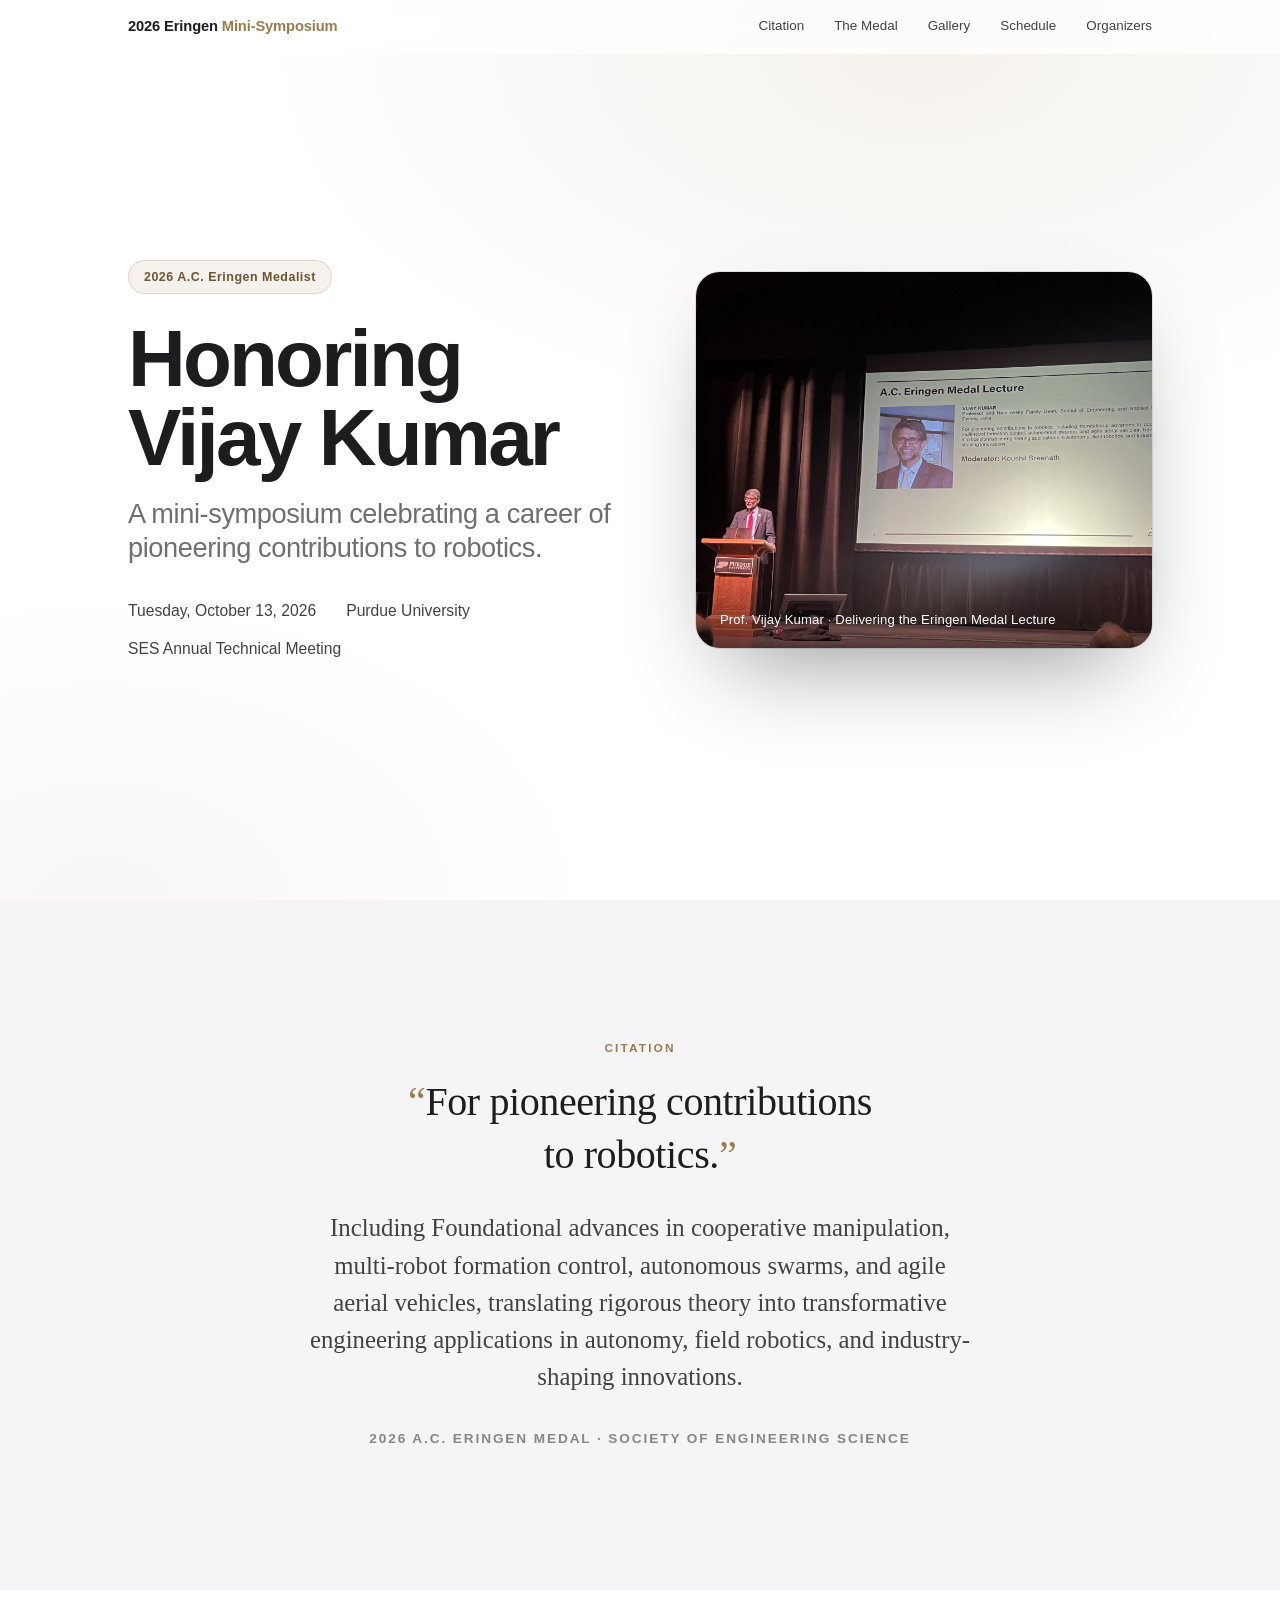
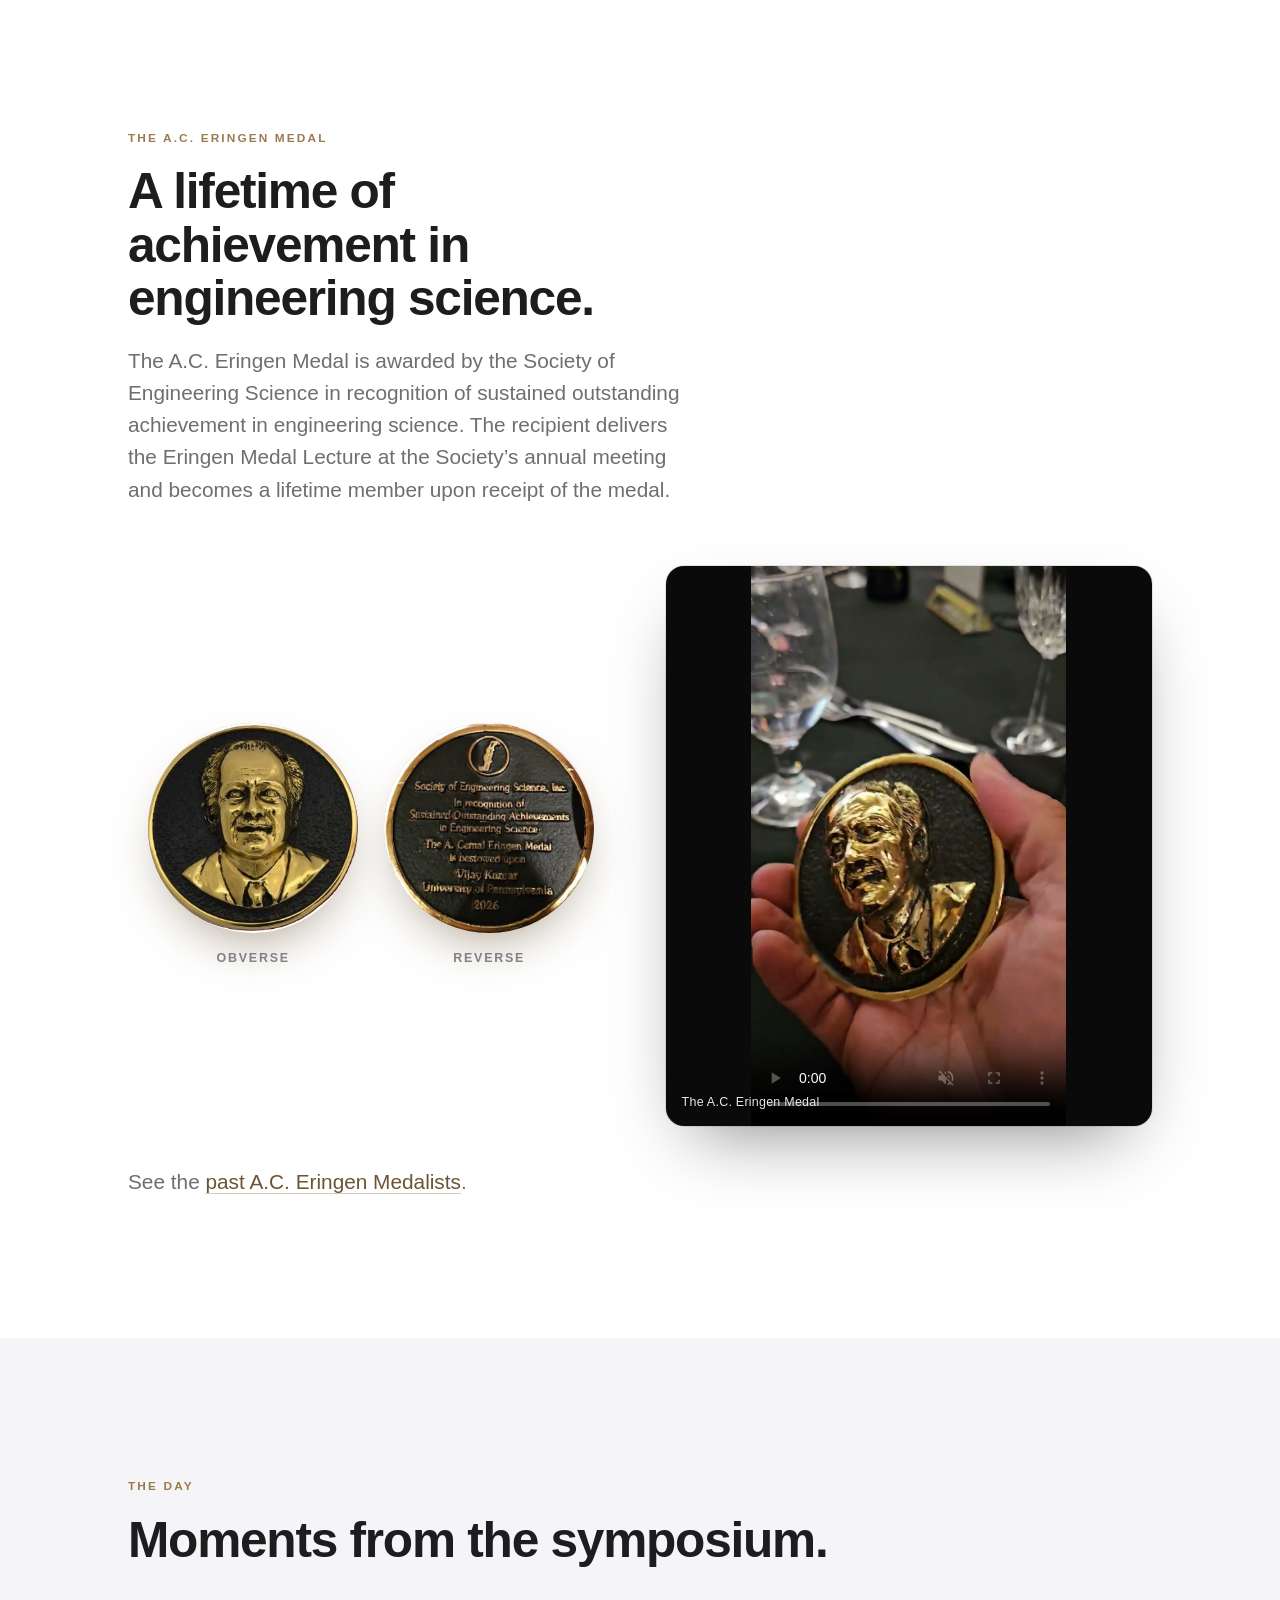
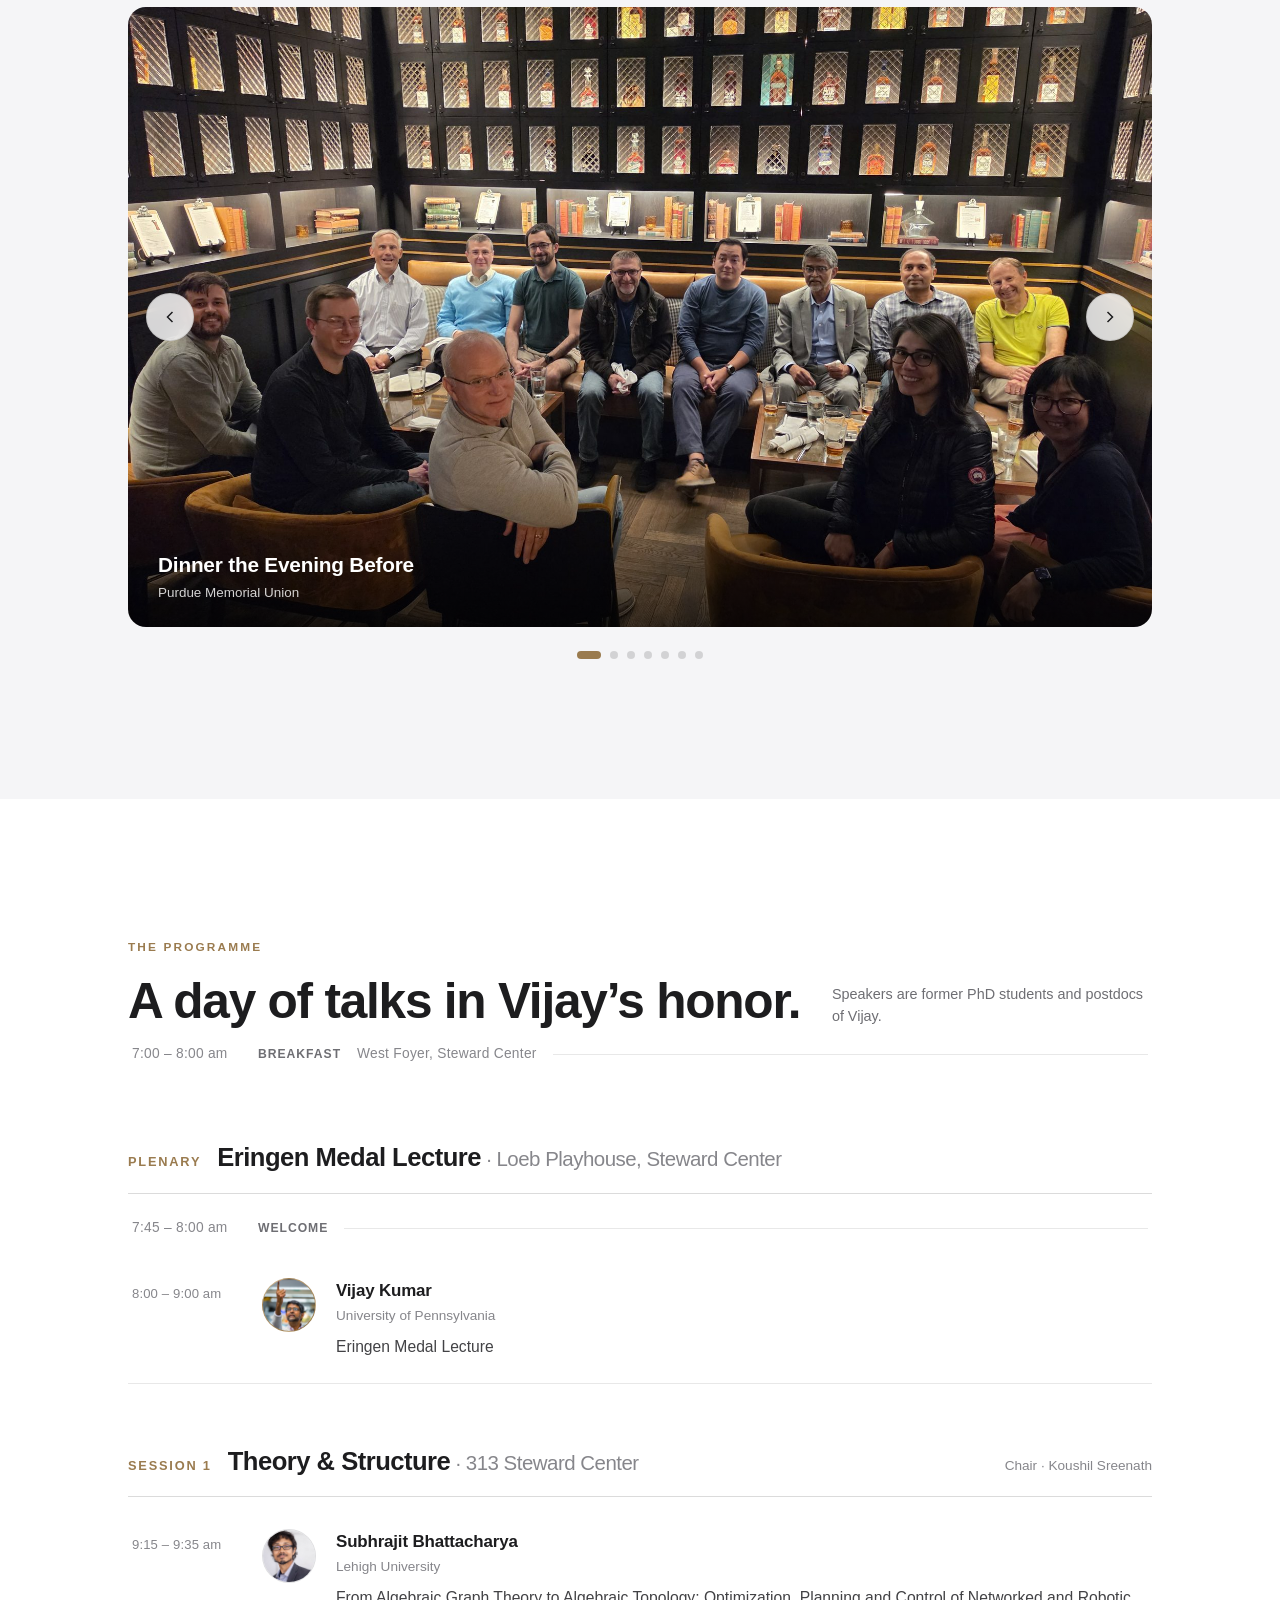
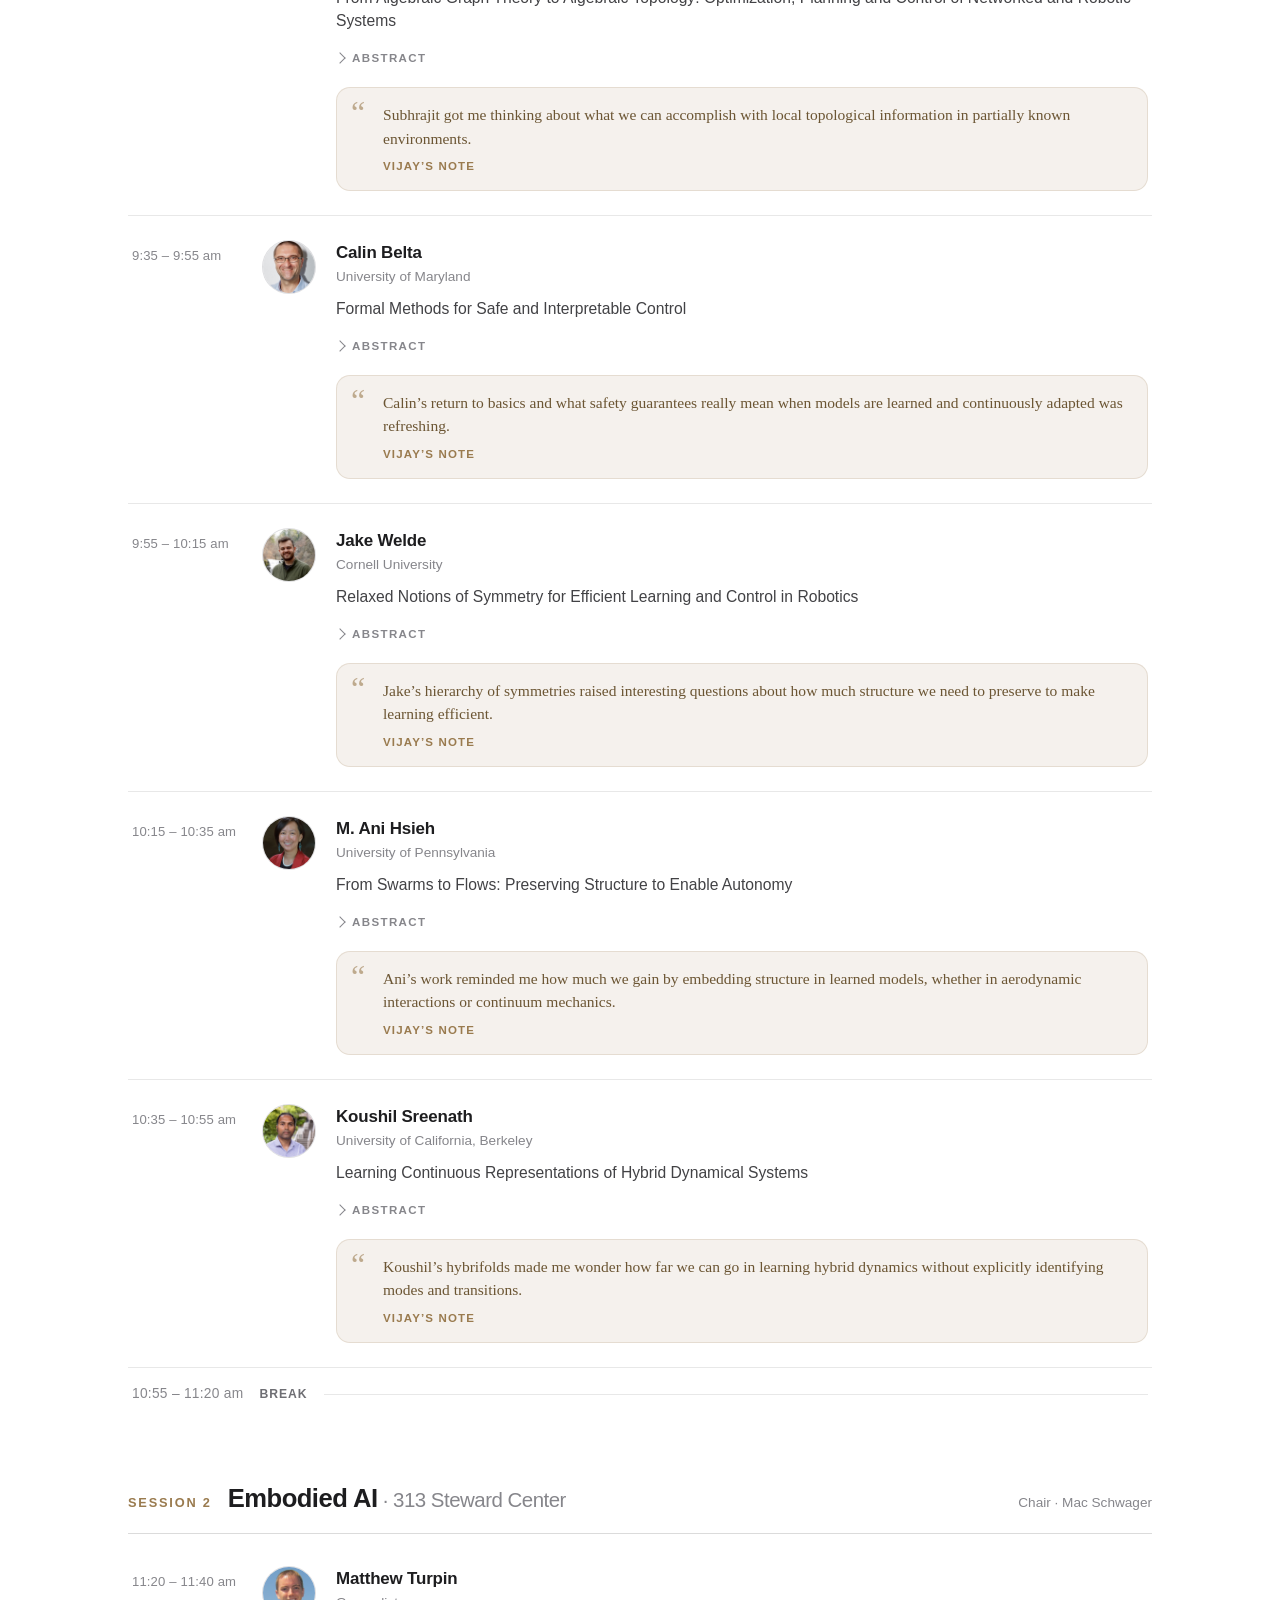
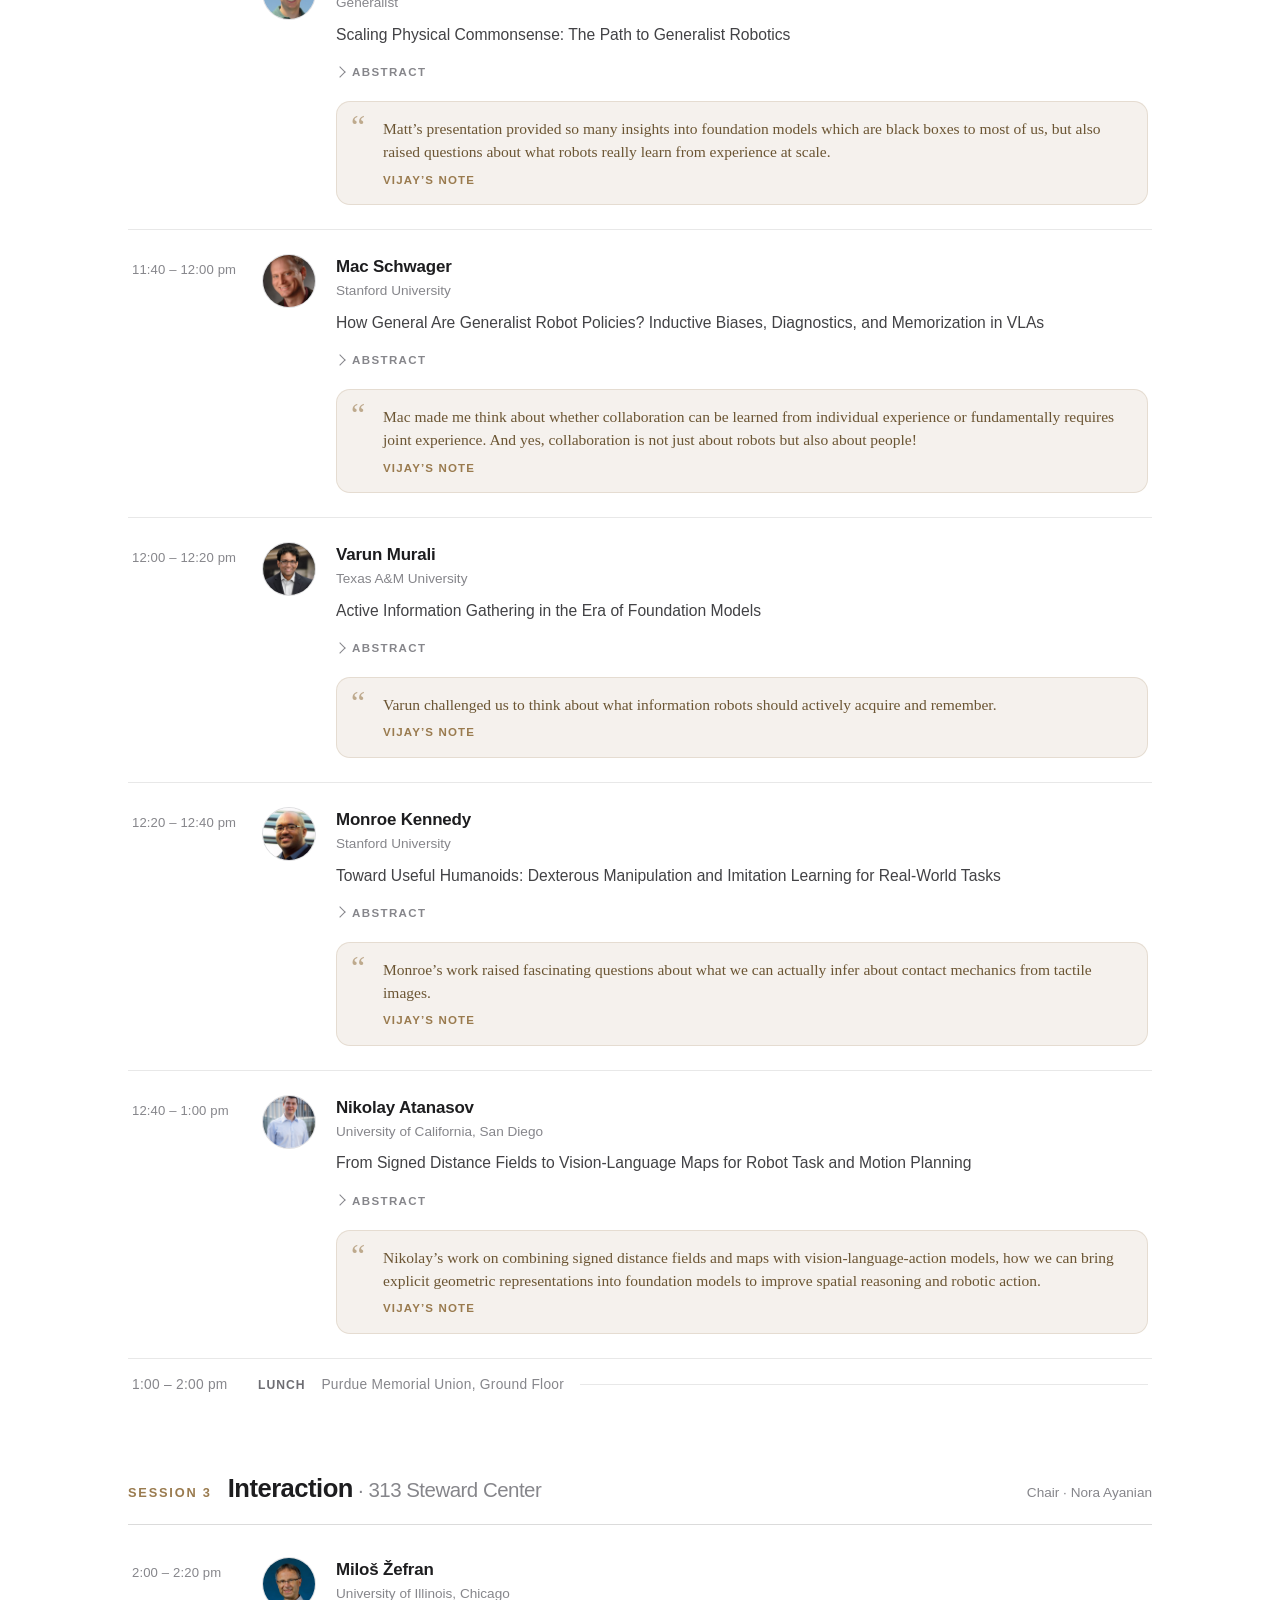
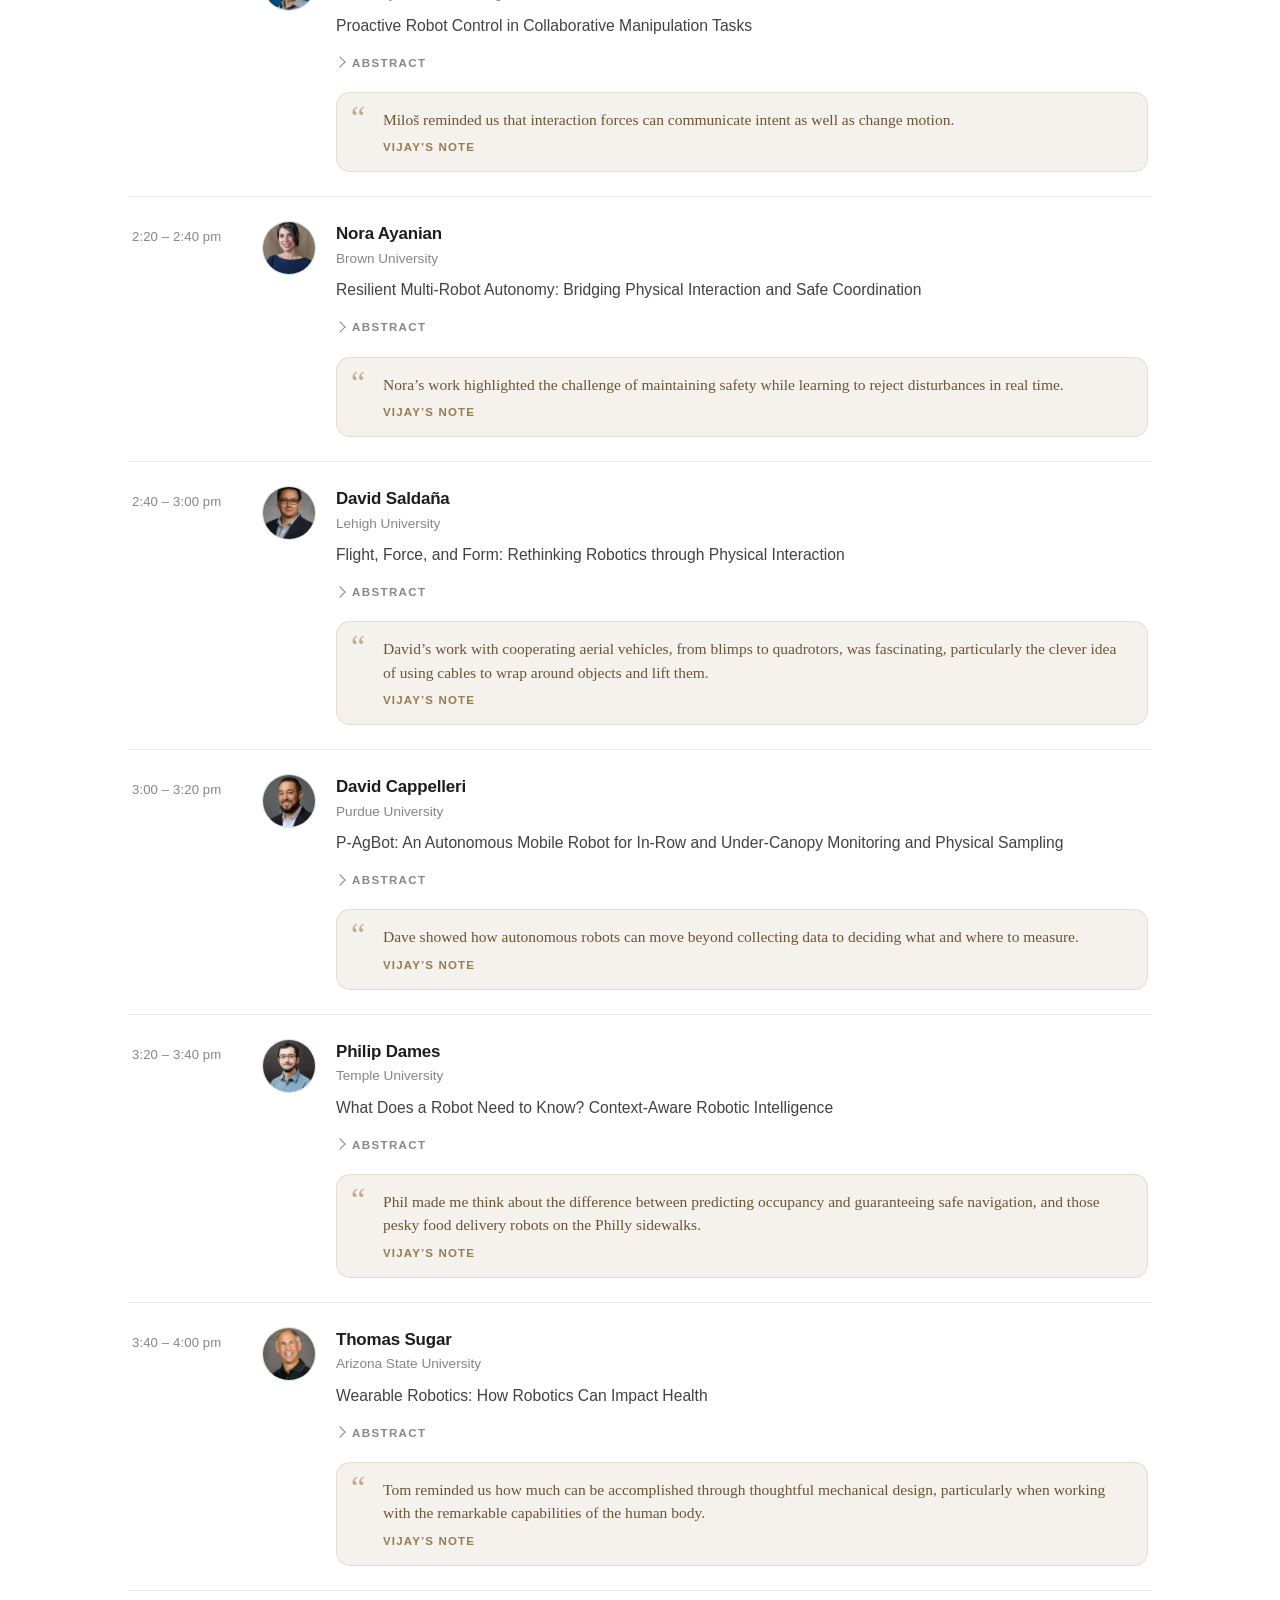
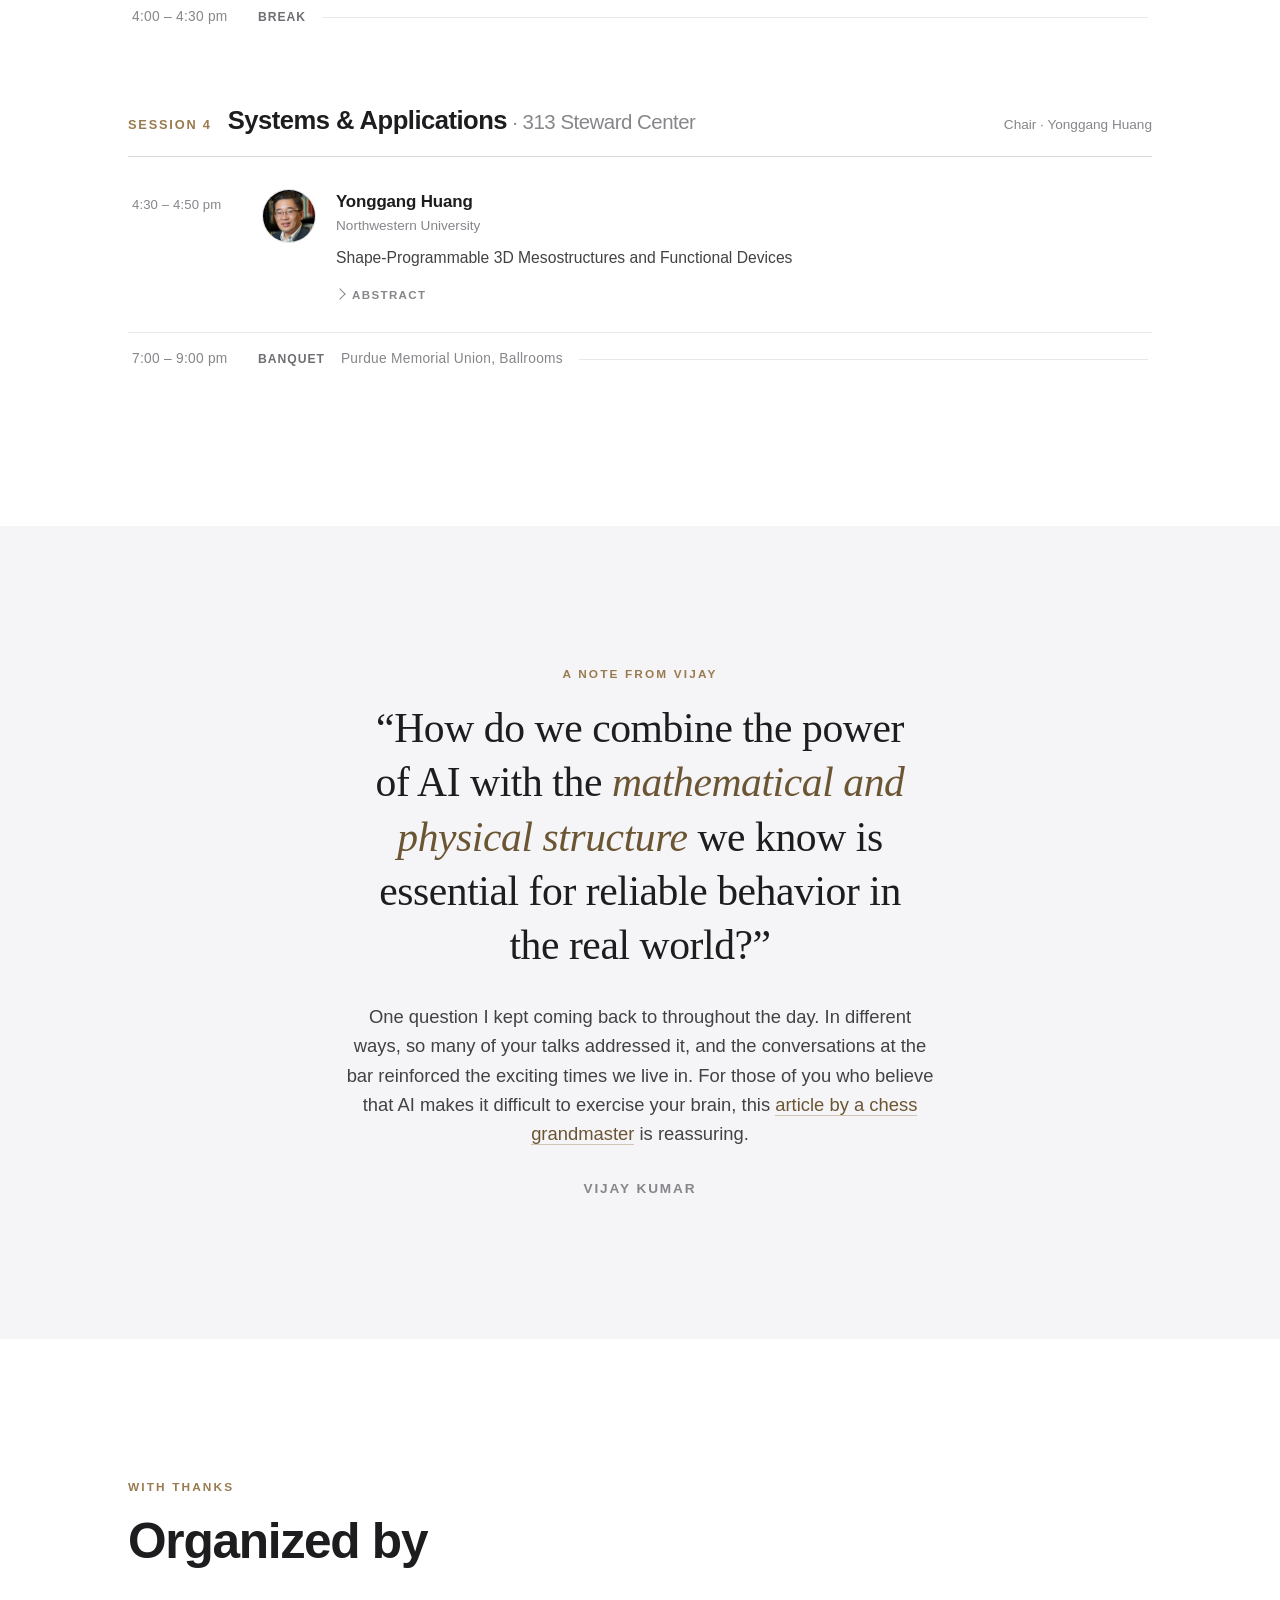
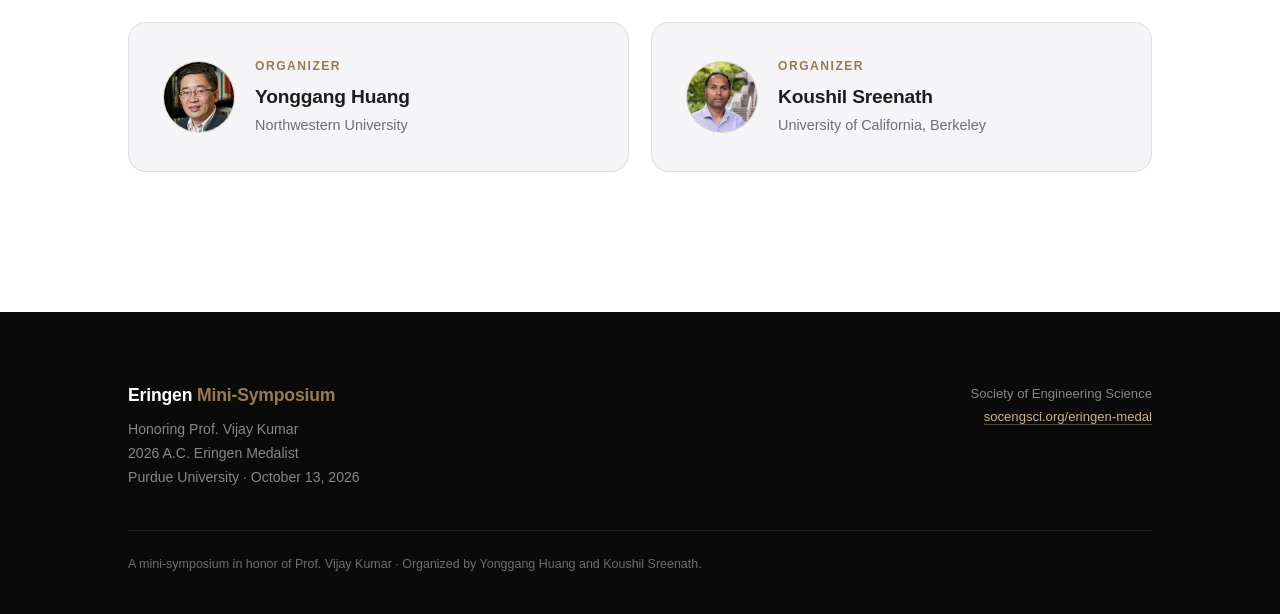
==== 2026/index.html @ 3038e3ed "Moved to 2026" ====
<!DOCTYPE html>
<html lang="en">
<head>
<meta charset="UTF-8">
<meta name="viewport" content="width=device-width, initial-scale=1.0">
<title>2026 A.C. Eringen Medal Mini-Symposium &middot; Honoring Prof. Vijay Kumar</title>
<meta name="description" content="A mini-symposium honoring Prof. Vijay Kumar, the 2026 A.C. Eringen Medalist. Purdue University, October 13, 2026.">
<link rel="preconnect" href="#">
<link rel="stylesheet" href="styles.css">
</head>
<body>

<nav id="nav">
  <div class="wrap">
    <a class="nav-brand" href="#top">2026 Eringen <span>Mini-Symposium</span></a>
    <div class="nav-links">
      <a href="#citation">Citation</a>
      <a href="#medal">The Medal</a>
      <a href="#gallery">Gallery</a>
      <a href="#schedule">Schedule</a>
      <a href="#organizers">Organizers</a>
    </div>
  </div>
</nav>

<header class="hero" id="top">
  <div class="wrap hero-grid">
    <div class="hero-copy">
      <div class="hero-badge">2026 A.C. Eringen Medalist</div>
      <h1>Honoring<br>Vijay Kumar<span class="sub">A mini-symposium celebrating a career of pioneering contributions to robotics.</span></h1>
      <div class="hero-meta">
        <span class="mi">Tuesday, October 13, 2026</span>
        <span class="mi">Purdue University</span>
        <span class="mi">SES Annual Technical Meeting</span>
      </div>
    </div>
    <figure class="hero-portrait zoomable" data-full="assets/img/vijay-lecture-full.jpg" data-cap="Prof. Vijay Kumar delivering the A.C. Eringen Medal Lecture &middot; Loeb Playhouse, Steward Center" role="button" tabindex="0" aria-label="Enlarge the Eringen Medal Lecture photo">
      <img src="assets/img/vijay-lecture.jpg" alt="Prof. Vijay Kumar delivering the Eringen Medal Lecture">
      <figcaption>Prof. Vijay Kumar &middot; Delivering the Eringen Medal Lecture</figcaption>
    </figure>
  </div>
</header>

<section id="citation" class="section-alt">
  <div class="wrap citation reveal">
    <div class="eyebrow">Citation</div>
    <p class="quote">For pioneering contributions to robotics.</p>
    <p class="long" style="margin-top:28px">Including Foundational advances in cooperative manipulation, multi-robot formation control, autonomous swarms, and agile aerial vehicles, translating rigorous theory into transformative engineering applications in autonomy, field robotics, and industry-shaping innovations.</p>
    <div class="attrib">2026 A.C. Eringen Medal &middot; Society of Engineering Science</div>
  </div>
</section>

<section id="medal">
  <div class="wrap">
    <div class="medal-head reveal">
      <div class="eyebrow">The A.C. Eringen Medal</div>
      <h2 class="title">A lifetime of achievement in engineering science.</h2>
      <p class="lede">The A.C. Eringen Medal is awarded by the Society of Engineering Science in recognition of sustained outstanding achievement in engineering science. The recipient delivers the Eringen Medal Lecture at the Society&rsquo;s annual meeting and becomes a lifetime member upon receipt of the medal.</p>
    </div>
    <div class="medal-body reveal">
      <div class="medal-coins">
        <figure class="coin">
          <button class="disc" data-full="assets/img/medal-front.jpg" data-cap="The A.C. Eringen Medal &middot; Obverse" aria-label="Enlarge the obverse of the medal">
            <img src="assets/img/medal-front.jpg" alt="Eringen Medal, obverse">
          </button>
          <span>Obverse</span>
        </figure>
        <figure class="coin">
          <button class="disc" data-full="assets/img/medal-back.jpg" data-cap="Society of Engineering Science &middot; In recognition of Sustained Outstanding Achievements in Engineering Science &middot; The A. C. Eringen Medal is bestowed upon Vijay Kumar, University of Pennsylvania &middot; 2026" aria-label="Enlarge the reverse of the medal">
            <img src="assets/img/medal-back.jpg" alt="Eringen Medal, reverse">
          </button>
          <span>Reverse</span>
        </figure>
      </div>
      <div class="medal-video">
        <video src="assets/video/medal.mp4" controls muted playsinline preload="metadata" poster="assets/img/medal-poster.jpg"></video>
        <span class="vcap">The A.C. Eringen Medal</span>
      </div>
    </div>
    <p class="lede reveal" style="margin-top:40px">See the <a class="inline-link" href="https://socengsci.org/eringen-medal/" target="_blank" rel="noopener">past A.C. Eringen Medalists</a>.</p>
  </div>
</section>

<section id="gallery" class="section-alt">
  <div class="wrap">
    <div class="gallery-head reveal">
      <div>
        <div class="eyebrow">The Day</div>
        <h2 class="title">Moments from the symposium.</h2>
      </div>
    </div>
    <div class="carousel reveal">
      <div class="track-wrap">
        <div class="track" id="track">
		  <div class="slide"><img src="assets/img/dinner.jpg" alt="Dinner the Evening Before" loading="lazy"><div class="cap"><div class="ct">Dinner the Evening Before</div><div class="cs">Purdue Memorial Union</div></div></div>
          <div class="slide"><img src="assets/img/vijay-lecture.jpg" alt="The Eringen Medal Lecture" loading="lazy"><div class="cap"><div class="ct">The Eringen Medal Lecture</div><div class="cs">Loeb Playhouse, Steward Center</div></div></div>
		  <div class="slide"><img src="assets/img/attendees.jpg" alt="Mini-Symposium Attendees" loading="lazy"><div class="cap"><div class="ct">Mini-Symposium Attendees</div><div class="cs">Purdue University</div></div></div>
		  <div class="slide"><img src="assets/img/drinks.jpg" alt="Gathering Before the Banquet" loading="lazy"><div class="cap"><div class="ct">Gathering Before the Banquet</div><div class="cs">Purdue Memorial Union</div></div></div>
		  <div class="slide"><img src="assets/img/banquet-1.jpg" alt="Receiving the A.C. Eringen Medal" loading="lazy"><div class="cap"><div class="ct">Receiving the A.C. Eringen Medal</div><div class="cs">Awards Banquet</div></div></div>
		  <div class="slide"><img src="assets/img/banquet-2.jpg" alt="Receiving the A.C. Eringen Medal" loading="lazy"><div class="cap"><div class="ct">Receiving the A.C. Eringen Medal</div><div class="cs">Awards Banquet</div></div></div>
		  <div class="slide"><img src="assets/img/banquet-3.jpg" alt="A Lifetime of Contributions" loading="lazy"><div class="cap"><div class="ct">A Lifetime of Contributions</div><div class="cs">Awards Banquet</div></div></div>
        </div>
      </div>
      <button class="car-btn prev" id="prev" aria-label="Previous"><svg viewBox="0 0 24 24"><path d="M15 6l-6 6 6 6"/></svg></button>
      <button class="car-btn next" id="next" aria-label="Next"><svg viewBox="0 0 24 24"><path d="M9 6l6 6-6 6"/></svg></button>
    </div>
    <div class="dots" id="dots"><button aria-label="Go to slide 1"></button><button aria-label="Go to slide 2"></button><button aria-label="Go to slide 3"></button><button aria-label="Go to slide 4"></button><button aria-label="Go to slide 5"></button><button aria-label="Go to slide 6"></button><button aria-label="Go to slide 7"></button></div>
  </div>
</section>

<section id="schedule">
  <div class="wrap">
    <div class="sched-head reveal">
      <div>
        <div class="eyebrow">The Programme</div>
        <h2 class="title">A day of talks in Vijay&rsquo;s honor.</h2>
      </div>
      <p class="sched-note">Speakers are former PhD students and postdocs of Vijay.</p>
    </div>
    <div class="interlude"><span class="time">7:00 – 8:00 am</span><span class="lbl">Breakfast</span><span class="loc">West Foyer, Steward Center</span></div>
<div class="session reveal">
      <div class="session-bar">
        <span class="sn">Plenary</span>
        <h3>Eringen Medal Lecture<span style="font-weight:400;color:var(--faint);font-size:0.8em"> &middot; Loeb Playhouse, Steward Center</span></h3>

      </div>
<div class="interlude"><span class="time">7:45 – 8:00 am</span><span class="lbl">Welcome</span></div>
<div class="talk plenary">
          <div class="time">8:00 – 9:00 am</div>
          <div class="avatar"><img src="assets/speakers/vijay-kumar.jpg" alt="Vijay Kumar" loading="lazy"></div>
          <div class="info">
            <div class="name">Vijay Kumar</div>
            <div class="aff">University of Pennsylvania</div>
            <div class="ttl">Eringen Medal Lecture</div>


          </div>
        </div>
</div>
<div class="session reveal">
      <div class="session-bar">
        <span class="sn">Session 1</span>
        <h3>Theory &amp; Structure<span style="font-weight:400;color:var(--faint);font-size:0.8em"> &middot; 313 Steward Center</span></h3>
        <span class="chair">Chair &middot; Koushil Sreenath</span>
      </div>
<div class="talk">
          <div class="time">9:15 – 9:35 am</div>
          <div class="avatar"><img src="assets/speakers/subhrajit-bhattacharya.jpg" alt="Subhrajit Bhattacharya" loading="lazy"></div>
          <div class="info">
            <div class="name">Subhrajit Bhattacharya</div>
            <div class="aff">Lehigh University</div>
            <div class="ttl">From Algebraic Graph Theory to Algebraic Topology: Optimization, Planning and Control of Networked and Robotic Systems</div>
            <details class="abstract">
              <summary>Abstract</summary>
              <p class="atext">Graphs are ubiquitous in representation of robotic and networked systems. A natural higher-dimensional extension of graphs are simplicial complexes. Algebraic constructions on simplicial complexes allow one to reason about its higher-order topological features. In this talk I will present a collection of recent and past works that outline the use of algebraic topology in optimization, planning and control of networked and robotic systems. I will start with a recent research direction on topology control of robotic swarms. I will then describe the application of differential topology and homotopy theory to multi-path planning for robotic systems -- a work that I started as a graduate student under Prof. Vijay Kumar. Recent extensions of this line of research has enabled reasoning not only about the topology, but also about the geometry of the underlying configuration space in context of multi-path planning. I&#x27;ll also outline some recent work on optimal path planning in simplicial complexes, and describe application of these tools to planning for spatial systems involving cables.</p>
            </details>
            <div class="vk-comment">Subhrajit got me thinking about what we can accomplish with local topological information in partially known environments.<span class="by">Vijay’s note</span></div>
          </div>
        </div>
<div class="talk">
          <div class="time">9:35 – 9:55 am</div>
          <div class="avatar"><img src="assets/speakers/calin-belta.jpg" alt="Calin Belta" loading="lazy"></div>
          <div class="info">
            <div class="name">Calin Belta</div>
            <div class="aff">University of Maryland</div>
            <div class="ttl">Formal Methods for Safe and Interpretable Control</div>
            <details class="abstract">
              <summary>Abstract</summary>
              <p class="atext">Many current applications, such as dexterous robotic manipulation, involve high-dimensional and partially known dynamical systems, which require machine learning techniques for motion planning and control. Ensuring safety and incorporating specifications given in rich, natural language within a learning-based system are challenging problems that received a lot of attention recently. In this talk, I will show how techniques based on control barrier and Lyapunov functions can be combined with temporal logics and reinforcement learning to address these challenges. I will use examples from robotic manipulation and autonomous driving.</p>
            </details>
            <div class="vk-comment">Calin’s return to basics and what safety guarantees really mean when models are learned and continuously adapted was refreshing.<span class="by">Vijay’s note</span></div>
          </div>
        </div>
<div class="talk">
          <div class="time">9:55 – 10:15 am</div>
          <div class="avatar"><img src="assets/speakers/jake-welde.jpg" alt="Jake Welde" loading="lazy"></div>
          <div class="info">
            <div class="name">Jake Welde</div>
            <div class="aff">Cornell University</div>
            <div class="ttl">Relaxed Notions of Symmetry for Efficient Learning and Control in Robotics</div>
            <details class="abstract">
              <summary>Abstract</summary>
              <p class="atext">Symmetry has long played a role in enabling high-dimensional robotic systems to operate autonomously in complex environments and under previously unseen conditions, despite stringent computational constraints. Nonetheless, the classical notion of symmetry is too rigid to be applied to many real-world robotic systems, where symmetry may be “broken” by external forces or confined to only a portion of the overall system. In this talk, we describe recent progress in formulating relaxed notions of symmetry that accommodate a broader class of systems while retaining algorithmically useful structure. These more flexible properties enable the reduction of high-dimensional symmetry groups in the dynamics of complex robotic systems, underpinning efficient learning algorithms suitable for control tasks such as trajectory tracking. In ongoing work, we study how these flexible notions of symmetry are preserved (or destroyed) under various types of composition between subsystems. Together, these methods will enable next-generation autonomous systems of diverse morphologies and limited computational resources to move capably through their surroundings.</p>
            </details>
            <div class="vk-comment">Jake’s hierarchy of symmetries raised interesting questions about how much structure we need to preserve to make learning efficient.<span class="by">Vijay’s note</span></div>
          </div>
        </div>
<div class="talk">
          <div class="time">10:15 – 10:35 am</div>
          <div class="avatar"><img src="assets/speakers/m-ani-hsieh.jpg" alt="M. Ani Hsieh" loading="lazy"></div>
          <div class="info">
            <div class="name">M. Ani Hsieh</div>
            <div class="aff">University of Pennsylvania</div>
            <div class="ttl">From Swarms to Flows: Preserving Structure to Enable Autonomy</div>
            <details class="abstract">
              <summary>Abstract</summary>
              <p class="atext">Multi-robot systems enable us to interact more richly and extensively with the world we live in. Robot teams can cover large regions of physical space, perceive their environments, and synthesize measurements of varying spatiotemporal fidelity to build a consistent picture of the many complex dynamic processes surrounding them. However, achieving reliable autonomy in natural, unstructured environments remains fundamentally difficult because robot dynamics tend to be tightly coupled to those of the environment, models are often incomplete, and data is costly to obtain. Advances in data-driven methods have opened new pathways to address these challenges, but purely learned models can lack the interpretability, generalizability, and physical fidelity that robust autonomy demands. In this talk, I argue that structure-preserving approaches to learning, methods that embed known physics and respect underlying mathematical structure, are essential for bridging this gap. I will present recent results on knowledge-based neural ordinary differential equations, Koopman operator methods for active flow field learning, and structure-preserving machine learning for source localization. I will show how preserving physical structure leads to models that are more data-efficient, more generalizable, and better suited to real-time planning and control for scalable autonomy in multi-robot environmental monitoring applications.</p>
            </details>
            <div class="vk-comment">Ani’s work reminded me how much we gain by embedding structure in learned models, whether in aerodynamic interactions or continuum mechanics.<span class="by">Vijay’s note</span></div>
          </div>
        </div>
<div class="talk">
          <div class="time">10:35 – 10:55 am</div>
          <div class="avatar"><img src="assets/speakers/koushil-sreenath.jpg" alt="Koushil Sreenath" loading="lazy"></div>
          <div class="info">
            <div class="name">Koushil Sreenath</div>
            <div class="aff">University of California, Berkeley</div>
            <div class="ttl">Learning Continuous Representations of Hybrid Dynamical Systems</div>
            <details class="abstract">
              <summary>Abstract</summary>
              <p class="atext">Hybrid systems with both continuous and discrete time dynamics pose significant challenges for learning. Traditional approaches often rely on mode-based learning, which struggles with mode switching and discontinuities in the system&#x27;s flow. In this talk, I will introduce a novel method that learns a continuous neural representation of hybrid systems without the need for trajectory segmentation, event functions, or mode switching. The core idea is to treat the reset map as a glue that connects the state space at the guard surface, transforming it into a piecewise smooth quotient manifold. Leveraging differential topology, our method simultaneously learns a singularity-free neural embedding and the continuous flow within it.</p>
            </details>
            <div class="vk-comment">Koushil’s hybrifolds made me wonder how far we can go in learning hybrid dynamics without explicitly identifying modes and transitions.<span class="by">Vijay’s note</span></div>
          </div>
        </div>
<div class="interlude"><span class="time">10:55 – 11:20 am</span><span class="lbl">Break</span></div>
</div>
<div class="session reveal">
      <div class="session-bar">
        <span class="sn">Session 2</span>
        <h3>Embodied AI<span style="font-weight:400;color:var(--faint);font-size:0.8em"> &middot; 313 Steward Center</span></h3>
        <span class="chair">Chair &middot; Mac Schwager</span>
      </div>
<div class="talk">
          <div class="time">11:20 – 11:40 am</div>
          <div class="avatar"><img src="assets/speakers/matthew-turpin.jpg" alt="Matthew Turpin" loading="lazy"></div>
          <div class="info">
            <div class="name">Matthew Turpin</div>
            <div class="aff">Generalist</div>
            <div class="ttl">Scaling Physical Commonsense: The Path to Generalist Robotics</div>
            <details class="abstract">
              <summary>Abstract</summary>
              <p class="atext">Traditional robotics often utilizes a Sense-Plan-Act paradigm, where precision is achieved through hand-coded controllers and structured environments. However, these systems often lack &quot;Physical Commonsense&quot;, or an intuitive understanding of complex interaction forces, object deformation, and recovery that is required to thrive in an unstructured world. This talk will discuss how the team at Generalist AI has developed foundation models that learn directly from large-scale physical interaction data. By grounding AI in physical experience, we are heading toward generally intelligent machines capable of mastering the complex, messy realities of the physical world. Our system utilizes Harmonic Reasoning: a novel approach that enables large-scale models to simultaneously process asynchronous sensing and acting tokens in real-time, bypassing the need for slow System 1/System 2 hierarchies. We have observed scaling laws that follow the trends of LLMs as well as a phase transition at the 7B parameter threshold. Our GEN-1 system has demonstrated the ability to achieve task mastery measured by reliability, speed, and improvisational intelligence, using as little as one hour of robot-specific data.</p>
            </details>
            <div class="vk-comment">Matt’s presentation provided so many insights into foundation models which are black boxes to most of us, but also raised questions about what robots really learn from experience at scale.<span class="by">Vijay’s note</span></div>
          </div>
        </div>
<div class="talk">
          <div class="time">11:40 – 12:00 pm</div>
          <div class="avatar"><img src="assets/speakers/mac-schwager.jpg" alt="Mac Schwager" loading="lazy"></div>
          <div class="info">
            <div class="name">Mac Schwager</div>
            <div class="aff">Stanford University</div>
            <div class="ttl">How General Are Generalist Robot Policies? Inductive Biases, Diagnostics, and Memorization in VLAs</div>
            <details class="abstract">
              <summary>Abstract</summary>
              <p class="atext">Vision-Language-Action (VLA) policies have recently emerged as a promising paradigm for generalist robot autonomy. However, with the current state of practice, VLAs sometimes suffer from strong overfitting after fine-tuning, while in other cases they seem to retain strong generalization capabilities. I will present work that aims to explain this overfitting behavior as arising from an inductive bias in these models toward memorizing a lookup table representation of actions. I will present methods for mitigating this overfitting behavior. I will also discuss our adaptation of Sparse Auto Encoders as a diagnostic tool to inspect the latent representations of VLA models, and to assess whether a trained model has learned generalized skills or rote memorized action sequences. I will close with my perspectives on the challenges and opportunities facing generalist robot policies.</p>
            </details>
            <div class="vk-comment">Mac made me think about whether collaboration can be learned from individual experience or fundamentally requires joint experience. And yes, collaboration is not just about robots but also about people!<span class="by">Vijay’s note</span></div>
          </div>
        </div>
<div class="talk">
          <div class="time">12:00 – 12:20 pm</div>
          <div class="avatar"><img src="assets/speakers/varun-murali.jpg" alt="Varun Murali" loading="lazy"></div>
          <div class="info">
            <div class="name">Varun Murali</div>
            <div class="aff">Texas A&amp;M University</div>
            <div class="ttl">Active Information Gathering in the Era of Foundation Models</div>
            <details class="abstract">
              <summary>Abstract</summary>
              <p class="atext">Foundation models are changing how robots interpret language, scenes, and tasks, but robust autonomy in unstructured environments still depends on deciding what information to gather and how to use it. In this talk, I will frame active information gathering as a bridge between foundation-model reasoning and reliable embodied decision-making. I will discuss recent work on language-guided heterogeneous robot teaming, and hierarchical language-embedded mapping to support semantic planning and collision-free navigation in unknown environments. Building on these, I will outline recent research that explores moving beyond using foundation models directly as semantic priors and instead learn operational constraints from experience, such as traversability, visibility, affordances, risk, and task feasibility. This perspective uses active perception as the process of acquiring task-relevant information, updating experience-grounded constraints, and applying them to act robustly in dynamic, uncertain, and open-world scenarios.</p>
            </details>
            <div class="vk-comment">Varun challenged us to think about what information robots should actively acquire and remember.<span class="by">Vijay’s note</span></div>
          </div>
        </div>
<div class="talk">
          <div class="time">12:20 – 12:40 pm</div>
          <div class="avatar"><img src="assets/speakers/monroe-kennedy.jpg" alt="Monroe Kennedy" loading="lazy"></div>
          <div class="info">
            <div class="name">Monroe Kennedy</div>
            <div class="aff">Stanford University</div>
            <div class="ttl">Toward Useful Humanoids: Dexterous Manipulation and Imitation Learning for Real-World Tasks</div>
            <details class="abstract">
              <summary>Abstract</summary>
              <p class="atext">Humanoid robots have recently gained significant attention, with compelling demonstrations of dynamic locomotion and athletic behaviors such as walking, running, and gymnastics. However, for these systems to achieve widespread adoption and real-world impact, they must address critical labor shortages in domains such as caregiving, agriculture, and manufacturing. A central challenge lies in endowing robots with both the dexterity and the contextual knowledge required to perform tasks that are intuitive for humans yet remain highly complex for robotic systems. These tasks often involve contact-rich manipulation, partial observability, and nuanced decision-making. In this talk, we will examine key catalyst challenges spanning tactile sensing for robust interaction, imitation learning for skill acquisition, embodiment and morphology for task alignment, and the development of steerable vision-language-action (VLA) models for generalizable control. We will also discuss emerging design principles and trade-offs that will shape the next generation of robotic hands and manipulation systems.</p>
            </details>
            <div class="vk-comment">Monroe’s work raised fascinating questions about what we can actually infer about contact mechanics from tactile images.<span class="by">Vijay’s note</span></div>
          </div>
        </div>
<div class="talk">
          <div class="time">12:40 – 1:00 pm</div>
          <div class="avatar"><img src="assets/speakers/nikolay-atanasov.jpg" alt="Nikolay Atanasov" loading="lazy"></div>
          <div class="info">
            <div class="name">Nikolay Atanasov</div>
            <div class="aff">University of California, San Diego</div>
            <div class="ttl">From Signed Distance Fields to Vision-Language Maps for Robot Task and Motion Planning</div>
            <details class="abstract">
              <summary>Abstract</summary>
              <p class="atext">This talk presents recent advances in robot mapping and planning that integrate geometric and semantic scene representations with autonomous robot decision-making. The talk discusses signed distance function (SDF) mapping from point cloud data as well as implicit maps that encode features aligned with modern vision-language models. These representations enable robots to reason about geometry, semantics, and task objectives in task and motion planning, exploiting geometric structure to accelerate trajectory generation and vision-language grounding to achieve long-horizon task execution.</p>
            </details>
            <div class="vk-comment">Nikolay’s work on combining signed distance fields and maps with vision-language-action models, how we can bring explicit geometric representations into foundation models to improve spatial reasoning and robotic action.<span class="by">Vijay’s note</span></div>
          </div>
        </div>
<div class="interlude"><span class="time">1:00 – 2:00 pm</span><span class="lbl">Lunch</span><span class="loc">Purdue Memorial Union, Ground Floor</span></div>
</div>
<div class="session reveal">
      <div class="session-bar">
        <span class="sn">Session 3</span>
        <h3>Interaction<span style="font-weight:400;color:var(--faint);font-size:0.8em"> &middot; 313 Steward Center</span></h3>
        <span class="chair">Chair &middot; Nora Ayanian</span>
      </div>
<div class="talk">
          <div class="time">2:00 – 2:20 pm</div>
          <div class="avatar"><img src="assets/speakers/milos-zefran.jpg" alt="Miloš Žefran" loading="lazy"></div>
          <div class="info">
            <div class="name">Miloš Žefran</div>
            <div class="aff">University of Illinois, Chicago</div>
            <div class="ttl">Proactive Robot Control in Collaborative Manipulation Tasks</div>
            <details class="abstract">
              <summary>Abstract</summary>
              <p class="atext">For robots to be functional in a human environment, it is essential that their behavior feels comfortable to humans. That is, robots must perceive clues from various modalities, generate legible actions, and either take initiative or follow humans as appropriate. This talk explores the design of robot control policies for a human-robot collaborative manipulation task. In particular, we focus on the case where two participants need to negotiate where to move the object they hold when the goal destination is not uniquely specified, and who should lead the motion. Our work is motivated by the ability of humans to communicate the desired destination of motion through back-and-forth force exchanges. Inherent to these exchanges is also the ability to dynamically assign a role to each participant, either taking the initiative or deferring to the partner&#x27;s lead. We propose a hierarchical robot control framework that enables a robot to communicate a motion destination to a human collaborator and to respond to their actions. The control architecture is loosely based on the strategy observed in human-human interactions. The framework is validated by a human study.</p>
            </details>
            <div class="vk-comment">Miloš reminded us that interaction forces can communicate intent as well as change motion.<span class="by">Vijay’s note</span></div>
          </div>
        </div>
<div class="talk">
          <div class="time">2:20 – 2:40 pm</div>
          <div class="avatar"><img src="assets/speakers/nora-ayanian.jpg" alt="Nora Ayanian" loading="lazy"></div>
          <div class="info">
            <div class="name">Nora Ayanian</div>
            <div class="aff">Brown University</div>
            <div class="ttl">Resilient Multi-Robot Autonomy: Bridging Physical Interaction and Safe Coordination</div>
            <details class="abstract">
              <summary>Abstract</summary>
              <p class="atext">While high-level coordination algorithms for robot swarms often assume idealized conditions, the transition to real-world deployment requires addressing the complex, often non-linear physical interactions that occur, for example, due to wind, payloads, or in close-proximity flight. This talk presents a multi-layered approach to building resilient autonomous systems by integrating quantitative physical modeling with robust, safe control strategies. I will first present our recent quantitative modeling of static and dynamic downwash interactions in high-density quadrotor teams, characterizing how these aerodynamic forces act as significant, state-dependent disturbances. To address these disturbances on resource-constrained hardware, we demonstrate the efficacy of on-board sliding mode control for nano-quadrotors (Crazyflies), providing high-frequency, robust disturbance rejection. Finally, we bridge the gap to certifiable safety using Neural Control Barrier Functions (NCBFs) and online learning-enhanced high-order adaptive safety control. These methods allow multi-robot teams to maintain rigorous safety certificates even under aerodynamic uncertainty, paving the way for more robust and reliable autonomous systems in society.</p>
            </details>
            <div class="vk-comment">Nora’s work highlighted the challenge of maintaining safety while learning to reject disturbances in real time.<span class="by">Vijay’s note</span></div>
          </div>
        </div>
<div class="talk">
          <div class="time">2:40 – 3:00 pm</div>
          <div class="avatar"><img src="assets/speakers/david-saldana.jpg" alt="David Saldaña" loading="lazy"></div>
          <div class="info">
            <div class="name">David Saldaña</div>
            <div class="aff">Lehigh University</div>
            <div class="ttl">Flight, Force, and Form: Rethinking Robotics through Physical Interaction</div>
            <details class="abstract">
              <summary>Abstract</summary>
              <p class="atext">Traditional multi-robot systems are designed to avoid physical contact and collisions. In our research, we are guided by a different perspective: exploiting physical interaction between robots and the environment as a mechanism to enhance robotic capabilities. In this talk, we will discuss our research trajectory spanning dynamical systems, adaptive control, and model-based reinforcement learning, with applications in aerial robotics and aggressive autonomous driving. A central challenge in these domains is achieving stable behavior while learning quickly from limited data. The talk will highlight recent advances in cooperative transportation, aerial object manipulation, shape adaptation using multiple robots, and navigation in extreme and uncertain environments.</p>
            </details>
            <div class="vk-comment">David’s work with cooperating aerial vehicles, from blimps to quadrotors, was fascinating, particularly the clever idea of using cables to wrap around objects and lift them.<span class="by">Vijay’s note</span></div>
          </div>
        </div>
<div class="talk">
          <div class="time">3:00 – 3:20 pm</div>
          <div class="avatar"><img src="assets/speakers/david-cappelleri.jpg" alt="David Cappelleri" loading="lazy"></div>
          <div class="info">
            <div class="name">David Cappelleri</div>
            <div class="aff">Purdue University</div>
            <div class="ttl">P-AgBot: An Autonomous Mobile Robot for In-Row and Under-Canopy Monitoring and Physical Sampling</div>
            <details class="abstract">
              <summary>Abstract</summary>
              <p class="atext">This talk will highlight the design of the Purdue Agricultural Robot or P-AgBot. The P-AgBot is an autonomous mobile robot design for in-row and under-canopy monitoring and physical sampling. The design of the P-AgBot&#x27;s novel sensor suite and physical sampling modules will be presented along with its autonomous navigation stacks (P-AgNAV), ag-specific simultaneous localization and mapping routines (P-AgSLAM and CROP-LO), physical sampling module (P-AgSAMPLE), and the Deployment &amp; Reading of In-ground Low-cost soil moisture Logging sensors (DRILL) platform. Finally, the design of a novel autonomous trailer to enable P-AgBot fleet operations will be presented.</p>
            </details>
            <div class="vk-comment">Dave showed how autonomous robots can move beyond collecting data to deciding what and where to measure.<span class="by">Vijay’s note</span></div>
          </div>
        </div>
<div class="talk">
          <div class="time">3:20 – 3:40 pm</div>
          <div class="avatar"><img src="assets/speakers/philip-dames.jpg" alt="Philip Dames" loading="lazy"></div>
          <div class="info">
            <div class="name">Philip Dames</div>
            <div class="aff">Temple University</div>
            <div class="ttl">What Does a Robot Need to Know? Context-Aware Robotic Intelligence</div>
            <details class="abstract">
              <summary>Abstract</summary>
              <p class="atext">Autonomous robots face a deceptively simple question: what do they actually need to know about their situation in order to act well? This talk argues that answering it, in principled and domain-specific ways, is one of the central challenges in embodied intelligence. Two case studies on robot navigation will demonstrate complementary interpretations of the question and how asking it can lead to insights across multiple problem scales. The first case study is on an individual robot navigating in human-populated spaces, where it must perceive, model, and predict the behavior of people around it to move with social competence. However, the challenge is not just perception, it is knowing what kind of model of the world is sufficient for competent action. We address this by developing probabilistic models of human intent that allow robots to anticipate crowd behavior, enabling navigation that is socially aware. The second case study is on deploying a multirobot system, where one wants to know how to select a team for a given environment or design the environment for a given team. We apply dimensionless variable analysis to compress high-dimensional team and task parameters into compact, interpretable predictors of performance. This approach generalizes across diverse problem classes.</p>
            </details>
            <div class="vk-comment">Phil made me think about the difference between predicting occupancy and guaranteeing safe navigation, and those pesky food delivery robots on the Philly sidewalks.<span class="by">Vijay’s note</span></div>
          </div>
        </div>
<div class="talk">
          <div class="time">3:40 – 4:00 pm</div>
          <div class="avatar"><img src="assets/speakers/thomas-sugar.jpg" alt="Thomas Sugar" loading="lazy"></div>
          <div class="info">
            <div class="name">Thomas Sugar</div>
            <div class="aff">Arizona State University</div>
            <div class="ttl">Wearable Robotics: How Robotics Can Impact Health</div>
            <details class="abstract">
              <summary>Abstract</summary>
              <p class="atext">Wearable robotics has the potential to transform health, rehabilitation, and occupational safety by directly supporting human movement and improving worker safety. At the Human Machine Integration Laboratory at Arizona State University, our research focuses on the design and development of robotic systems that integrate with the human body to improve mobility, enhance performance, and reduce injury risk. Early work in the laboratory focused on robotic prosthetics and orthotic devices, particularly at the ankle, to improve gait and restore more natural movement for individuals with mobility impairments. More recent work has expanded into wearable exoskeletons for industrial and occupational applications. These devices are designed to reduce the physical demands placed on workers, improve safety, and help prevent musculoskeletal injuries during repetitive or strenuous tasks. In parallel, the laboratory is developing new systems to support upright human mobility, with the goal of helping people move more efficiently, safely, and independently.</p>
            </details>
            <div class="vk-comment">Tom reminded us how much can be accomplished through thoughtful mechanical design, particularly when working with the remarkable capabilities of the human body.<span class="by">Vijay’s note</span></div>
          </div>
        </div>
<div class="interlude"><span class="time">4:00 – 4:30 pm</span><span class="lbl">Break</span></div>
</div>
<div class="session reveal">
      <div class="session-bar">
        <span class="sn">Session 4</span>
        <h3>Systems &amp; Applications<span style="font-weight:400;color:var(--faint);font-size:0.8em"> &middot; 313 Steward Center</span></h3>
        <span class="chair">Chair &middot; Yonggang Huang</span>
      </div>
<div class="talk">
          <div class="time">4:30 – 4:50 pm</div>
          <div class="avatar"><img src="assets/speakers/yonggang-huang.jpg" alt="Yonggang Huang" loading="lazy"></div>
          <div class="info">
            <div class="name">Yonggang Huang</div>
            <div class="aff">Northwestern University</div>
            <div class="ttl">Shape-Programmable 3D Mesostructures and Functional Devices</div>
            <details class="abstract">
              <summary>Abstract</summary>
              <p class="atext">Dynamic shape-morphing soft material systems are widespread in living organisms and increasingly important in soft robotics, flexible electronics, and smart medicine. Although soft materials with responsive components can switch between prescribed shapes, they generally lack the continuous and reprogrammable morphing capabilities needed to replicate many natural processes. A key challenge is the ability to redefine target shapes after fabrication, particularly when complex physical behavior and environmental disturbances limit the effectiveness of deterministic models for inverse design and control. Here we present a mechanical metasurface formed by a matrix of filamentary metal traces, actuated by reprogrammable distributed Lorentz forces generated by electrical currents in a static magnetic field. This system enables rapid, complex dynamic shape changes, with response times below 0.1 s. By integrating in situ stereo-imaging feedback, digitally controlled actuation, and optimization-based control, the metasurface can follow a self-evolving inverse design strategy to achieve a broad range of three-dimensional target shapes with high precision. It can also maintain performance in the presence of intrinsic and extrinsic perturbations. These concepts establish a data-driven framework for dynamic soft matter with capabilities beyond conventional responsive materials.</p>
            </details>

          </div>
        </div>
<div class="interlude"><span class="time">7:00 – 9:00 pm</span><span class="lbl">Banquet</span><span class="loc">Purdue Memorial Union, Ballrooms</span></div>
</div>
  </div>
</section>

<section id="reflect" class="reflect section-alt">
  <div class="wrap reveal">
    <div class="eyebrow">A Note from Vijay</div>
    <p class="big">&ldquo;How do we combine the power of AI with the <em>mathematical and physical structure</em> we know is essential for reliable behavior in the real world?&rdquo;</p>
    <p class="body">One question I kept coming back to throughout the day. In different ways, so many of your talks addressed it, and the conversations at the bar reinforced the exciting times we live in. For those of you who believe that AI makes it difficult to exercise your brain, this <a class="inline-link" href="https://www.ft.com/stream/b52646e7-9295-4961-9362-cb96ba29c91e" target="_blank" rel="noopener">article by a chess grandmaster</a> is reassuring.</p>
    <div class="attrib">Vijay Kumar</div>
  </div>
</section>

<section id="organizers">
  <div class="wrap">
    <div class="reveal">
      <div class="eyebrow">With Thanks</div>
      <h2 class="title">Organized by</h2>
    </div>
    <div class="org-grid reveal">
      <div class="org-card">
        <div class="mono"><img src="assets/speakers/yonggang-huang.jpg" alt="Yonggang Huang" loading="lazy"></div>
        <div><div class="or">Organizer</div><div class="on">Yonggang Huang</div><div class="oa">Northwestern University</div></div>
      </div>
      <div class="org-card">
        <div class="mono"><img src="assets/speakers/koushil-sreenath.jpg" alt="Koushil Sreenath" loading="lazy"></div>
        <div><div class="or">Organizer</div><div class="on">Koushil Sreenath</div><div class="oa">University of California, Berkeley</div></div>
      </div>
    </div>
  </div>
</section>

<div class="lightbox" id="lightbox" aria-hidden="true" role="dialog" aria-modal="true" aria-label="Medal, enlarged">
  <button class="lb-close" id="lb-close" aria-label="Close">&times;</button>
  <figure class="lb-fig">
    <img id="lb-img" src="" alt="">
    <figcaption class="lb-cap" id="lb-cap"></figcaption>
  </figure>
</div>

<footer>
  <div class="wrap">
    <div class="fgrid">
      <div>
        <div class="fbrand">Eringen <span>Mini-Symposium</span></div>
        <div class="fmeta">Honoring Prof. Vijay Kumar<br>2026 A.C. Eringen Medalist<br>Purdue University &middot; October 13, 2026</div>
      </div>
      <div class="fright">
        Society of Engineering Science<br>
        <a class="inline-link" href="https://socengsci.org/eringen-medal/" target="_blank" rel="noopener">socengsci.org/eringen-medal</a>
      </div>
    </div>
    <div class="frule"></div>
    <div class="fbot">A mini-symposium in honor of Prof. Vijay Kumar &middot; Organized by Yonggang Huang and Koushil Sreenath.</div>
  </div>
</footer>

<script src="script.js"></script>
</body>
</html>
---- 2026/styles.css ----
/* ===========================================================
   Eringen Mini-Symposium — honoring Prof. Vijay Kumar
   =========================================================== */

:root {
  --bg: #ffffff;
  --bg-alt: #f5f5f7;
  --bg-dark: #0a0a0b;
  --ink: #1d1d1f;
  --ink-soft: #424245;
  --muted: #6e6e73;
  --faint: #86868b;
  --line: rgba(0, 0, 0, 0.09);
  --line-strong: rgba(0, 0, 0, 0.14);
  --accent: #9a7b4f;        /* muted bronze — the medal */
  --accent-deep: #6b5533;
  --accent-soft: rgba(154, 123, 79, 0.10);

  --serif: "Iowan Old Style", "Palatino Linotype", Palatino, Georgia, "Times New Roman", serif;
  --sans: -apple-system, BlinkMacSystemFont, "SF Pro Display", "Segoe UI", Roboto, Helvetica, Arial, sans-serif;

  --maxw: 1120px;
  --pad: clamp(22px, 5vw, 48px);
  --radius: 18px;

  --ease: cubic-bezier(0.22, 1, 0.36, 1);
}

* { margin: 0; padding: 0; box-sizing: border-box; }

html {
  scroll-behavior: smooth;
  -webkit-text-size-adjust: 100%;
  scroll-padding-top: 72px;
}

body {
  font-family: var(--sans);
  color: var(--ink);
  background: var(--bg);
  line-height: 1.5;
  -webkit-font-smoothing: antialiased;
  text-rendering: optimizeLegibility;
  overflow-x: hidden;
}

::selection { background: var(--accent-soft); color: var(--accent-deep); }

img, video { display: block; max-width: 100%; }
a { color: inherit; text-decoration: none; }

/* ---------- Layout helpers ---------- */
.wrap { width: 100%; max-width: var(--maxw); margin: 0 auto; padding: 0 var(--pad); }

section { padding: clamp(72px, 11vw, 140px) 0; }
.section-alt { background: var(--bg-alt); }

.eyebrow {
  font-size: 0.74rem;
  font-weight: 600;
  letter-spacing: 0.18em;
  text-transform: uppercase;
  color: var(--accent);
  margin-bottom: 18px;
}

h2.title {
  font-size: clamp(1.9rem, 4.4vw, 3.1rem);
  font-weight: 600;
  letter-spacing: -0.025em;
  line-height: 1.07;
}

.lede {
  font-size: clamp(1.05rem, 1.7vw, 1.3rem);
  color: var(--muted);
  max-width: 60ch;
  margin-top: 20px;
  line-height: 1.55;
}

/* ---------- Nav ---------- */
nav {
  position: fixed;
  inset: 0 0 auto 0;
  z-index: 100;
  height: 54px;
  display: flex;
  align-items: center;
  background: rgba(255, 255, 255, 0.72);
  backdrop-filter: saturate(180%) blur(20px);
  -webkit-backdrop-filter: saturate(180%) blur(20px);
  border-bottom: 1px solid transparent;
  transition: border-color 0.4s var(--ease), background 0.4s var(--ease);
}
nav.scrolled { border-bottom-color: var(--line); }
nav .wrap { display: flex; align-items: center; justify-content: space-between; }
.nav-brand { font-size: 0.92rem; font-weight: 600; letter-spacing: -0.01em; }
.nav-brand span { color: var(--accent); }
.nav-links { display: flex; gap: 30px; }
.nav-links a {
  font-size: 0.84rem;
  color: var(--ink-soft);
  font-weight: 450;
  transition: color 0.25s var(--ease);
}
.nav-links a:hover { color: var(--accent); }
@media (max-width: 720px) { .nav-links { display: none; } }

/* ---------- Hero ---------- */
.hero {
  min-height: 100svh;
  display: flex;
  align-items: center;
  position: relative;
  padding-top: 90px;
  padding-bottom: 70px;
  overflow: hidden;
  background:
    radial-gradient(1100px 620px at 72% 6%, rgba(154, 123, 79, 0.10), transparent 60%),
    radial-gradient(900px 560px at 8% 100%, rgba(154, 123, 79, 0.06), transparent 55%),
    var(--bg);
}
.hero-grid {
  display: grid;
  grid-template-columns: minmax(0, 1.05fr) minmax(0, 0.95fr);
  gap: clamp(32px, 5vw, 72px);
  align-items: center;
  width: 100%;
}
.hero-copy { min-width: 0; }
.hero-badge {
  display: inline-flex;
  align-items: center;
  gap: 9px;
  font-size: 0.78rem;
  font-weight: 600;
  letter-spacing: 0.04em;
  color: var(--accent-deep);
  background: var(--accent-soft);
  border: 1px solid rgba(154, 123, 79, 0.22);
  padding: 7px 15px;
  border-radius: 100px;
  margin-bottom: 26px;
}

.hero h1 {
  font-size: clamp(2.6rem, 6.4vw, 5rem);
  font-weight: 650;
  letter-spacing: -0.035em;
  line-height: 0.98;
}
.hero h1 .sub {
  display: block;
  font-size: clamp(1.1rem, 2.2vw, 1.7rem);
  font-weight: 500;
  letter-spacing: -0.015em;
  color: var(--muted);
  margin-top: 20px;
  line-height: 1.25;
}
.hero-meta {
  margin-top: 34px;
  display: flex;
  flex-wrap: wrap;
  gap: 14px 30px;
  font-size: 0.98rem;
  color: var(--ink-soft);
}
.hero-meta .mi { display: flex; align-items: center; gap: 9px; }
.hero-cta { margin-top: 42px; display: flex; gap: 14px; flex-wrap: wrap; }

.btn {
  display: inline-flex;
  align-items: center;
  gap: 8px;
  font-size: 0.95rem;
  font-weight: 500;
  padding: 13px 26px;
  border-radius: 100px;
  transition: transform 0.3s var(--ease), background 0.3s var(--ease), box-shadow 0.3s var(--ease);
  will-change: transform;
}
.btn-primary { background: var(--ink); color: #fff; }
.btn-primary:hover { transform: translateY(-2px); box-shadow: 0 12px 30px rgba(0,0,0,0.18); }
.btn-ghost { color: var(--ink); border: 1px solid var(--line-strong); }
.btn-ghost:hover { background: var(--bg-alt); transform: translateY(-2px); }

/* hero portrait */
.hero-portrait {
  position: relative;
  border-radius: 24px;
  overflow: hidden;
  aspect-ratio: 4 / 3.3;
  box-shadow: 0 40px 90px -30px rgba(0,0,0,0.42), 0 0 0 1px var(--line);
}
.hero-portrait img { width: 100%; height: 100%; object-fit: cover; object-position: center 22%; }
.hero-portrait.zoomable { cursor: zoom-in; }
.hero-portrait.zoomable:focus-visible { outline: 2px solid var(--accent); outline-offset: 3px; }
.hero-portrait figcaption {
  position: absolute;
  left: 0; right: 0; bottom: 0;
  padding: 44px 24px 18px;
  color: #fff;
  font-size: 0.82rem;
  letter-spacing: 0.01em;
  background: linear-gradient(to top, rgba(0,0,0,0.6), transparent);
}
@media (max-width: 860px) {
  .hero-grid { grid-template-columns: minmax(0, 1fr); gap: 40px; }
  .hero-portrait { aspect-ratio: 4 / 3; }
}

/* ---------- Citation ---------- */
.citation { text-align: center; }
.citation .quote {
  font-family: var(--serif);
  font-size: clamp(1.45rem, 3.4vw, 2.5rem);
  line-height: 1.32;
  letter-spacing: -0.01em;
  color: var(--ink);
  max-width: 24ch;
  margin: 0 auto;
}
.citation .quote::before { content: "\201C"; color: var(--accent); }
.citation .quote::after { content: "\201D"; color: var(--accent); }
.citation .long {
  font-family: var(--serif);
  font-size: clamp(1.15rem, 2.1vw, 1.55rem);
  line-height: 1.5;
  color: var(--ink-soft);
  max-width: 54ch;
  margin: 0 auto;
}
.citation .attrib {
  margin-top: 34px;
  font-size: 0.85rem;
  letter-spacing: 0.14em;
  text-transform: uppercase;
  color: var(--faint);
  font-weight: 600;
}

/* ---------- Medal ---------- */
.medal-head { max-width: 62ch; }
.medal-body {
  display: grid;
  grid-template-columns: minmax(0, 1fr) minmax(0, 1fr);
  gap: clamp(28px, 4vw, 56px);
  align-items: center;
  margin-top: 60px;
}
@media (max-width: 860px) { .medal-body { grid-template-columns: 1fr; } }

.medal-coins { display: flex; gap: 26px; justify-content: center; flex-wrap: wrap; }
.coin { text-align: center; }
.coin .disc {
  position: relative;
  width: clamp(140px, 22vw, 210px);
  aspect-ratio: 1;
  border-radius: 50%;
  overflow: hidden;
  padding: 0;
  border: none;
  cursor: zoom-in;
  background: radial-gradient(circle at 35% 30%, #d9c7a6, #a9895b 60%, #7c6238);
  box-shadow: 0 22px 50px -18px rgba(99, 76, 40, 0.55), inset 0 0 0 1px rgba(255,255,255,0.3);
  display: grid;
  place-items: center;
  transition: transform 0.5s var(--ease);
}
.coin .disc img { width: 100%; height: 100%; object-fit: cover; }
.coin:hover .disc { transform: translateY(-6px) rotate(-2deg); }

/* Lightbox */
.lightbox {
  position: fixed; inset: 0; z-index: 1000;
  display: flex; align-items: center; justify-content: center;
  padding: clamp(20px, 5vw, 60px);
  background: rgba(10, 10, 11, 0.86);
  backdrop-filter: blur(14px);
  opacity: 0; visibility: hidden;
  transition: opacity 0.4s var(--ease), visibility 0.4s var(--ease);
}
.lightbox.open { opacity: 1; visibility: visible; }
.lb-fig { display: flex; flex-direction: column; align-items: center; gap: 20px; max-width: min(1240px, 94vw); }
.lb-fig img {
  max-width: 100%;
  max-height: 82vh;
  border-radius: 10px;
  box-shadow: 0 40px 100px -30px rgba(0,0,0,0.8);
  transform: scale(0.94); transition: transform 0.45s var(--ease);
}
.lightbox.open .lb-fig img { transform: scale(1); }
.lb-cap {
  color: rgba(255,255,255,0.82);
  font-size: 0.9rem; line-height: 1.6; text-align: center; max-width: 52ch;
  letter-spacing: 0.01em;
}
.lb-close {
  position: absolute; top: 22px; right: 26px;
  width: 44px; height: 44px; border-radius: 50%;
  border: 1px solid rgba(255,255,255,0.22);
  background: rgba(255,255,255,0.08); color: #fff;
  font-size: 1.6rem; line-height: 1; cursor: pointer;
  display: grid; place-items: center;
  transition: background 0.25s var(--ease), transform 0.25s var(--ease);
}
.lb-close:hover { background: rgba(255,255,255,0.18); transform: scale(1.06); }
.coin span { display: block; margin-top: 16px; font-size: 0.78rem; letter-spacing: 0.14em; text-transform: uppercase; color: var(--faint); font-weight: 600; }

.medal-video {
  position: relative;
  border-radius: var(--radius);
  overflow: hidden;
  box-shadow: 0 30px 70px -28px rgba(0,0,0,0.5), 0 0 0 1px var(--line);
  background: #0a0a0b;
  display: flex;
  justify-content: center;
  align-items: center;
}
.medal-video video {
  display: block;
  width: auto;
  max-width: 100%;
  max-height: clamp(380px, 52vw, 560px);
}
.medal-video .vcap {
  position: absolute; left: 16px; bottom: 14px;
  color: rgba(255,255,255,0.9); font-size: 0.78rem; letter-spacing: 0.02em;
  text-shadow: 0 1px 3px rgba(0,0,0,0.6); pointer-events: none;
}


.inline-link { color: var(--accent-deep); border-bottom: 1px solid rgba(154,123,79,0.4); transition: border-color 0.25s var(--ease); font-weight: 500; }
.inline-link:hover { border-bottom-color: var(--accent-deep); }

/* ---------- Schedule ---------- */
.sched-head { display: flex; justify-content: space-between; align-items: end; flex-wrap: wrap; gap: 20px; }
.sched-note { font-size: 0.9rem; color: var(--muted); display: inline-flex; align-items: center; gap: 9px; max-width: 40ch; }
.sched-note .sw { width: 14px; height: 14px; border-radius: 4px; background: var(--accent-soft); border: 1px solid rgba(154,123,79,0.3); flex: none; }

.session { margin-top: 58px; }
.session-bar {
  display: flex; align-items: baseline; gap: 16px; flex-wrap: wrap;
  padding-bottom: 16px; margin-bottom: 8px;
  border-bottom: 1px solid var(--line-strong);
}
.session-bar .sn { font-size: 0.8rem; font-weight: 700; letter-spacing: 0.14em; color: var(--accent); text-transform: uppercase; }
.session-bar h3 { font-size: clamp(1.2rem, 2.3vw, 1.6rem); font-weight: 600; letter-spacing: -0.02em; }
.session-bar .chair { font-size: 0.85rem; color: var(--faint); margin-left: auto; }

.talk {
  display: grid;
  grid-template-columns: 110px 54px 1fr;
  gap: 20px;
  padding: 24px 4px;
  border-bottom: 1px solid var(--line);
  align-items: start;
}
.talk .time { font-size: 0.82rem; color: var(--faint); font-variant-numeric: tabular-nums; padding-top: 6px; letter-spacing: 0.01em; }
.avatar {
  width: 54px; height: 54px; border-radius: 50%;
  display: grid; place-items: center;
  background: var(--bg-alt);
  border: 1px solid var(--line);
  color: var(--ink-soft);
  font-weight: 600; font-size: 0.95rem; letter-spacing: 0.01em;
  overflow: hidden; flex: none;
}
.section-alt .avatar { background: #fff; }
.avatar img { width: 100%; height: 100%; object-fit: cover; }
.talk.plenary .avatar { background: radial-gradient(circle at 35% 30%, #d9c7a6, #a9895b 65%, #7c6238); color: #fff; border-color: transparent; }

.talk .info .name { font-size: 1.06rem; font-weight: 600; letter-spacing: -0.01em; }
.talk .info .aff { font-size: 0.85rem; color: var(--faint); margin-top: 2px; }
.talk .info .ttl { font-size: 0.98rem; color: var(--ink-soft); margin-top: 10px; line-height: 1.45; }

.vk-comment {
  margin-top: 16px;
  position: relative;
  background: var(--accent-soft);
  border: 1px solid rgba(154,123,79,0.18);
  border-radius: 14px;
  padding: 15px 18px 15px 46px;
  font-family: var(--serif);
  font-size: 0.97rem;
  line-height: 1.5;
  color: var(--accent-deep);
}
.section-alt .vk-comment { background: rgba(154,123,79,0.08); }
.vk-comment::before {
  content: "\201C";
  position: absolute;
  left: 14px; top: 8px;
  font-family: var(--serif);
  font-size: 2rem;
  line-height: 1;
  color: var(--accent);
  opacity: 0.6;
}
.vk-comment .by { display: block; margin-top: 8px; font-family: var(--sans); font-size: 0.72rem; letter-spacing: 0.1em; text-transform: uppercase; color: var(--accent); font-weight: 600; }

/* abstract disclosure */
.abstract { margin-top: 12px; }
.abstract summary {
  cursor: pointer;
  list-style: none;
  display: inline-flex;
  align-items: center;
  gap: 8px;
  font-size: 0.72rem;
  font-weight: 700;
  letter-spacing: 0.12em;
  text-transform: uppercase;
  color: var(--faint);
  padding: 4px 0;
  transition: color 0.25s var(--ease);
  user-select: none;
}
.abstract summary::-webkit-details-marker { display: none; }
.abstract summary::before {
  content: "";
  width: 7px; height: 7px;
  border-right: 1.6px solid currentColor;
  border-bottom: 1.6px solid currentColor;
  transform: rotate(-45deg);
  transition: transform 0.3s var(--ease);
  margin-top: -2px;
}
.abstract[open] summary::before { transform: rotate(45deg); margin-top: 2px; }
.abstract summary:hover { color: var(--accent); }
.abstract .atext {
  margin-top: 10px;
  font-size: 0.93rem;
  line-height: 1.62;
  color: var(--ink-soft);
  max-width: 70ch;
  padding-left: 15px;
  border-left: 2px solid var(--line-strong);
  animation: abstract-in 0.4s var(--ease);
}
@keyframes abstract-in { from { opacity: 0; transform: translateY(-4px); } to { opacity: 1; transform: none; } }

/* breaks / meals */
.interlude {
  display: flex; align-items: center; gap: 16px;
  padding: 16px 4px; color: var(--faint);
  font-size: 0.86rem; letter-spacing: 0.02em;
}
.interlude .time { font-variant-numeric: tabular-nums; min-width: 110px; }
.interlude .lbl { font-weight: 600; color: var(--muted); letter-spacing: 0.08em; text-transform: uppercase; font-size: 0.76rem; }
.interlude .loc { color: var(--faint); }
.interlude::after { content: ""; flex: 1; height: 1px; background: var(--line); }

@media (max-width: 680px) {
  .talk { grid-template-columns: 44px 1fr; gap: 14px; }
  .talk .time { grid-column: 1 / -1; grid-row: 1; padding-top: 0; order: -1; }
  .avatar { width: 44px; height: 44px; font-size: 0.82rem; }
  .interlude { flex-wrap: wrap; }
}

/* ---------- Reflection pull ---------- */
.reflect { text-align: center; }
.reflect .big {
  font-family: var(--serif);
  font-size: clamp(1.5rem, 3.6vw, 2.6rem);
  line-height: 1.3;
  letter-spacing: -0.01em;
  max-width: 26ch;
  margin: 0 auto;
}
.reflect .big em { color: var(--accent-deep); font-style: italic; }
.reflect p.body {
  max-width: 58ch; margin: 30px auto 0; color: var(--ink-soft);
  font-size: clamp(1rem, 1.6vw, 1.15rem); line-height: 1.6;
}
.reflect .attrib { margin-top: 30px; font-size: 0.85rem; letter-spacing: 0.14em; text-transform: uppercase; color: var(--faint); font-weight: 600; }

/* ---------- Gallery / carousel ---------- */
.gallery-head { display: flex; justify-content: space-between; align-items: end; flex-wrap: wrap; gap: 16px; margin-bottom: 40px; }
.carousel { position: relative; }
.track-wrap { overflow: hidden; border-radius: var(--radius); }
.track {
  display: flex;
  transition: transform 0.7s var(--ease);
  will-change: transform;
}
.slide { min-width: 100%; position: relative; }
.slide img { width: 100%; height: clamp(300px, 56vw, 620px); object-fit: cover; }
.slide .cap {
  position: absolute; left: 0; right: 0; bottom: 0;
  padding: 60px 30px 24px;
  background: linear-gradient(to top, rgba(0,0,0,0.62), transparent);
  color: #fff;
}
.slide .cap .ct { font-size: clamp(1rem, 2vw, 1.3rem); font-weight: 600; letter-spacing: -0.01em; }
.slide .cap .cs { font-size: 0.84rem; opacity: 0.82; margin-top: 3px; }

.car-btn {
  position: absolute; top: 50%; transform: translateY(-50%);
  width: 48px; height: 48px; border-radius: 50%;
  background: rgba(255,255,255,0.82); backdrop-filter: blur(8px);
  border: 1px solid var(--line); cursor: pointer;
  display: grid; place-items: center; z-index: 3;
  transition: background 0.25s var(--ease), transform 0.25s var(--ease);
}
.car-btn:hover { background: #fff; transform: translateY(-50%) scale(1.06); }
.car-btn svg { width: 20px; height: 20px; stroke: var(--ink); fill: none; stroke-width: 1.8; }
.car-btn.prev { left: 18px; }
.car-btn.next { right: 18px; }
.dots { display: flex; gap: 9px; justify-content: center; margin-top: 24px; }
.dots button {
  width: 8px; height: 8px; border-radius: 50%; border: none; cursor: pointer;
  background: var(--line-strong); transition: all 0.3s var(--ease); padding: 0;
}
.dots button.on { background: var(--accent); width: 24px; border-radius: 4px; }
@media (max-width: 680px) { .car-btn { width: 40px; height: 40px; } .car-btn.prev{left:10px} .car-btn.next{right:10px} }

/* ---------- Organizers ---------- */
.org-grid { display: grid; grid-template-columns: minmax(0, 1fr) minmax(0, 1fr); gap: 22px; margin-top: 54px; }
.org-card > div { min-width: 0; }
.talk .info { min-width: 0; }
.org-card {
  background: var(--bg-alt); border: 1px solid var(--line); border-radius: var(--radius);
  padding: 34px; display: flex; gap: 20px; align-items: center;
  transition: transform 0.4s var(--ease), box-shadow 0.4s var(--ease);
}
.section-alt .org-card { background: #fff; }
.org-card:hover { transform: translateY(-4px); box-shadow: 0 20px 44px -24px rgba(0,0,0,0.3); }
.org-card .mono {
  width: 72px; height: 72px; border-radius: 50%; flex: none;
  display: grid; place-items: center; font-size: 1.4rem; font-weight: 600;
  color: var(--accent-deep); background: var(--accent-soft);
  border: 1px solid rgba(154,123,79,0.22);
  overflow: hidden;
}
.org-card .mono img { width: 100%; height: 100%; object-fit: cover; }
.org-card .on { font-size: 1.2rem; font-weight: 600; letter-spacing: -0.01em; }
.org-card .oa { font-size: 0.9rem; color: var(--muted); margin-top: 3px; }
.org-card .or { font-size: 0.76rem; letter-spacing: 0.12em; text-transform: uppercase; color: var(--accent); font-weight: 600; margin-bottom: 8px; }
@media (max-width: 680px) { .org-grid { grid-template-columns: 1fr; } }

/* ---------- Footer ---------- */
footer { background: var(--bg-dark); color: #d6d6d8; padding: 70px 0 40px; }
footer .fgrid { display: flex; justify-content: space-between; gap: 30px; flex-wrap: wrap; align-items: start; }
footer .fbrand { font-size: 1.1rem; font-weight: 600; color: #fff; letter-spacing: -0.01em; }
footer .fbrand span { color: var(--accent); }
footer .fmeta { margin-top: 10px; font-size: 0.88rem; color: #86868b; line-height: 1.7; }
footer .fright { text-align: right; font-size: 0.82rem; color: #86868b; line-height: 1.8; }
footer a.inline-link { color: #cbb48c; border-bottom-color: rgba(203,180,140,0.35); }
footer .frule { height: 1px; background: rgba(255,255,255,0.09); margin: 40px 0 24px; }
footer .fbot { font-size: 0.78rem; color: #6e6e73; }
@media (max-width: 680px) { footer .fright { text-align: left; } }

/* ---------- Reveal animation ---------- */
.reveal { opacity: 0; transform: translateY(26px); transition: opacity 0.9s var(--ease), transform 0.9s var(--ease); }
.reveal.in { opacity: 1; transform: none; }
@media (prefers-reduced-motion: reduce) {
  * { scroll-behavior: auto !important; }
  .reveal { opacity: 1; transform: none; transition: none; }
  .track { transition: none; }
}
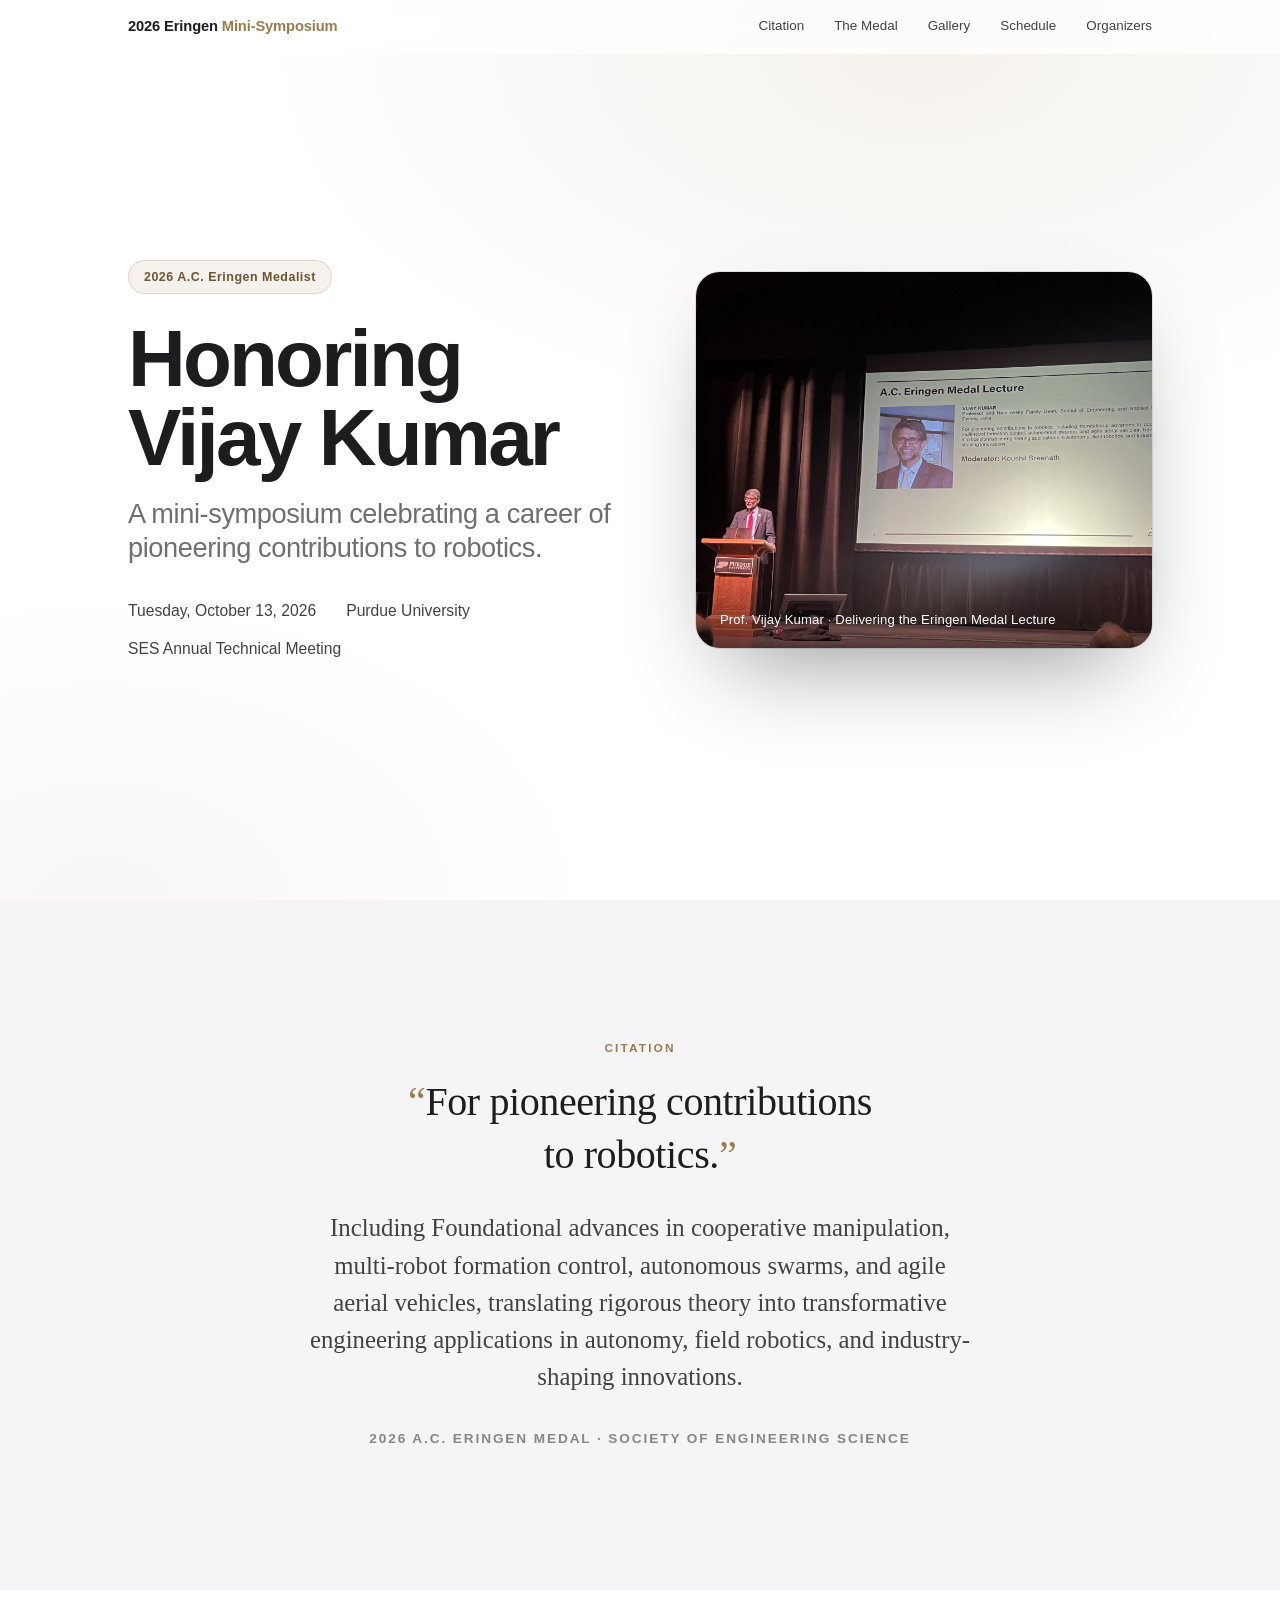
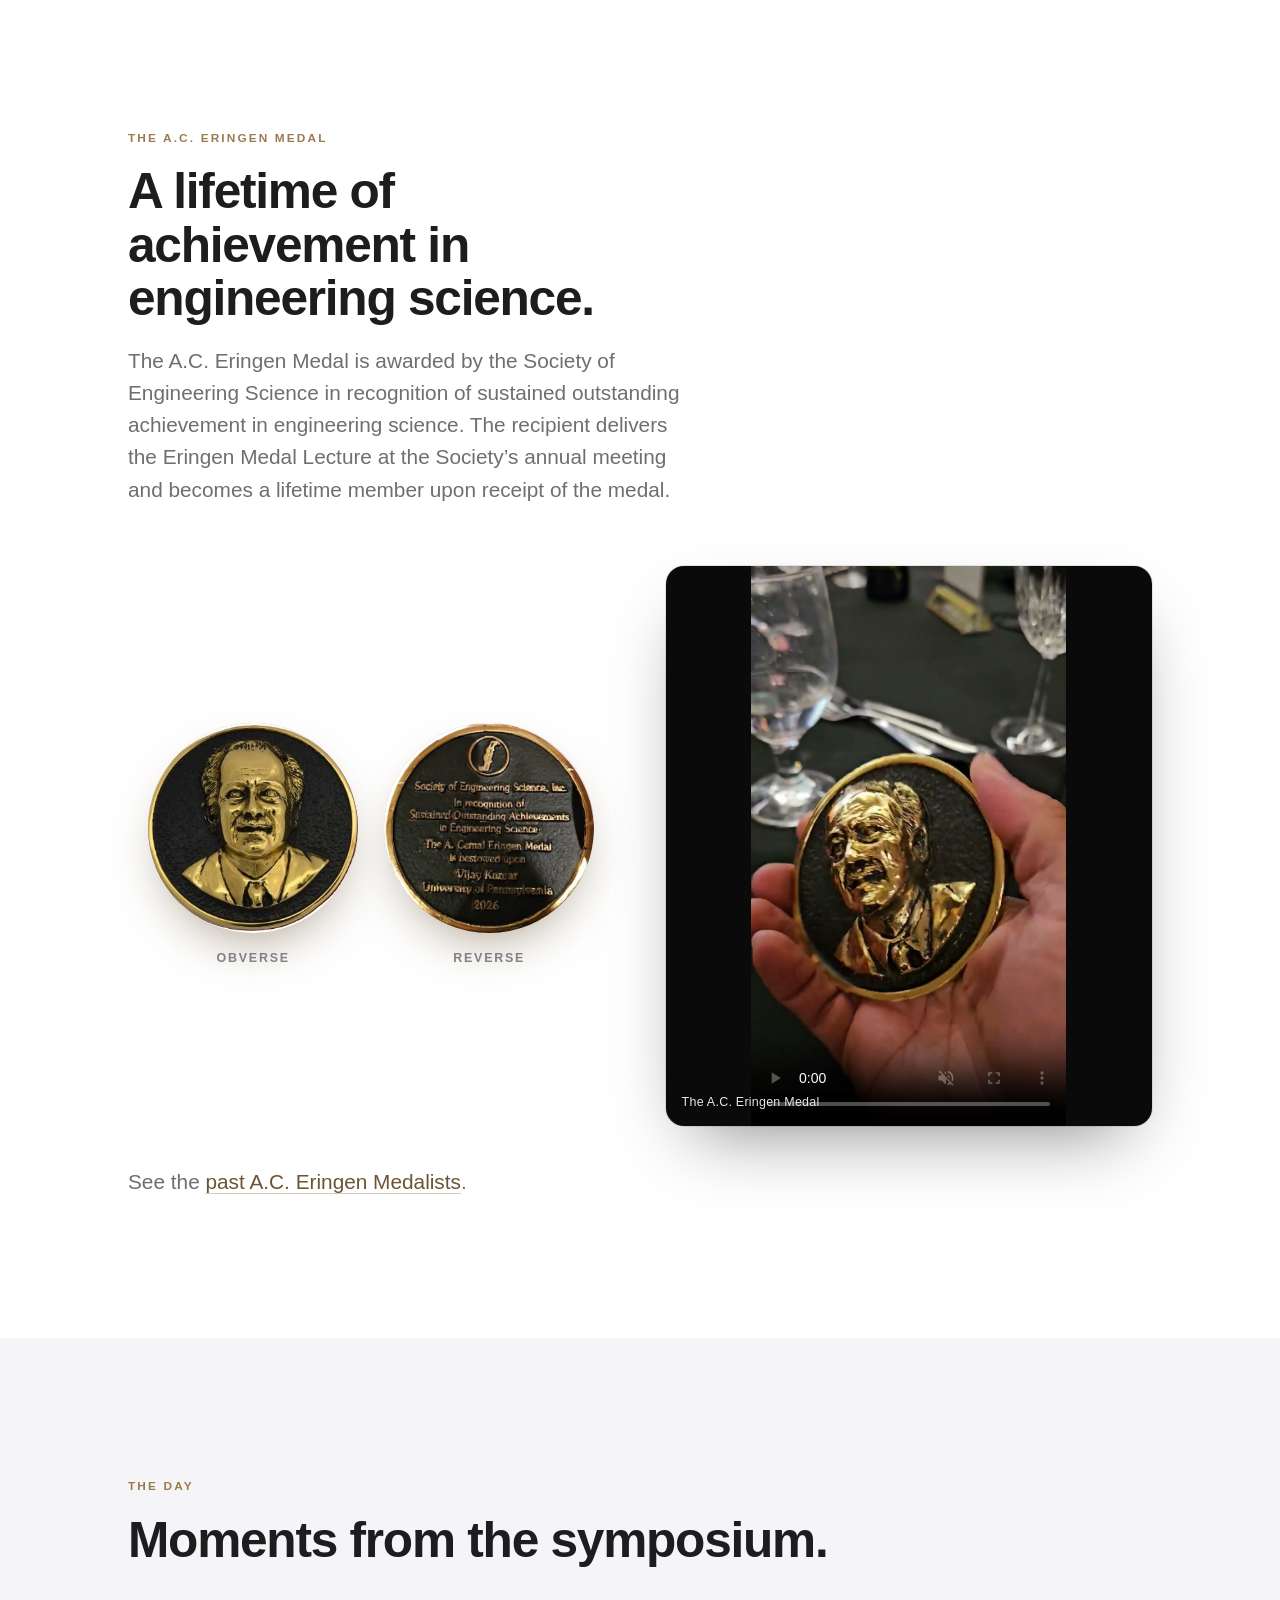
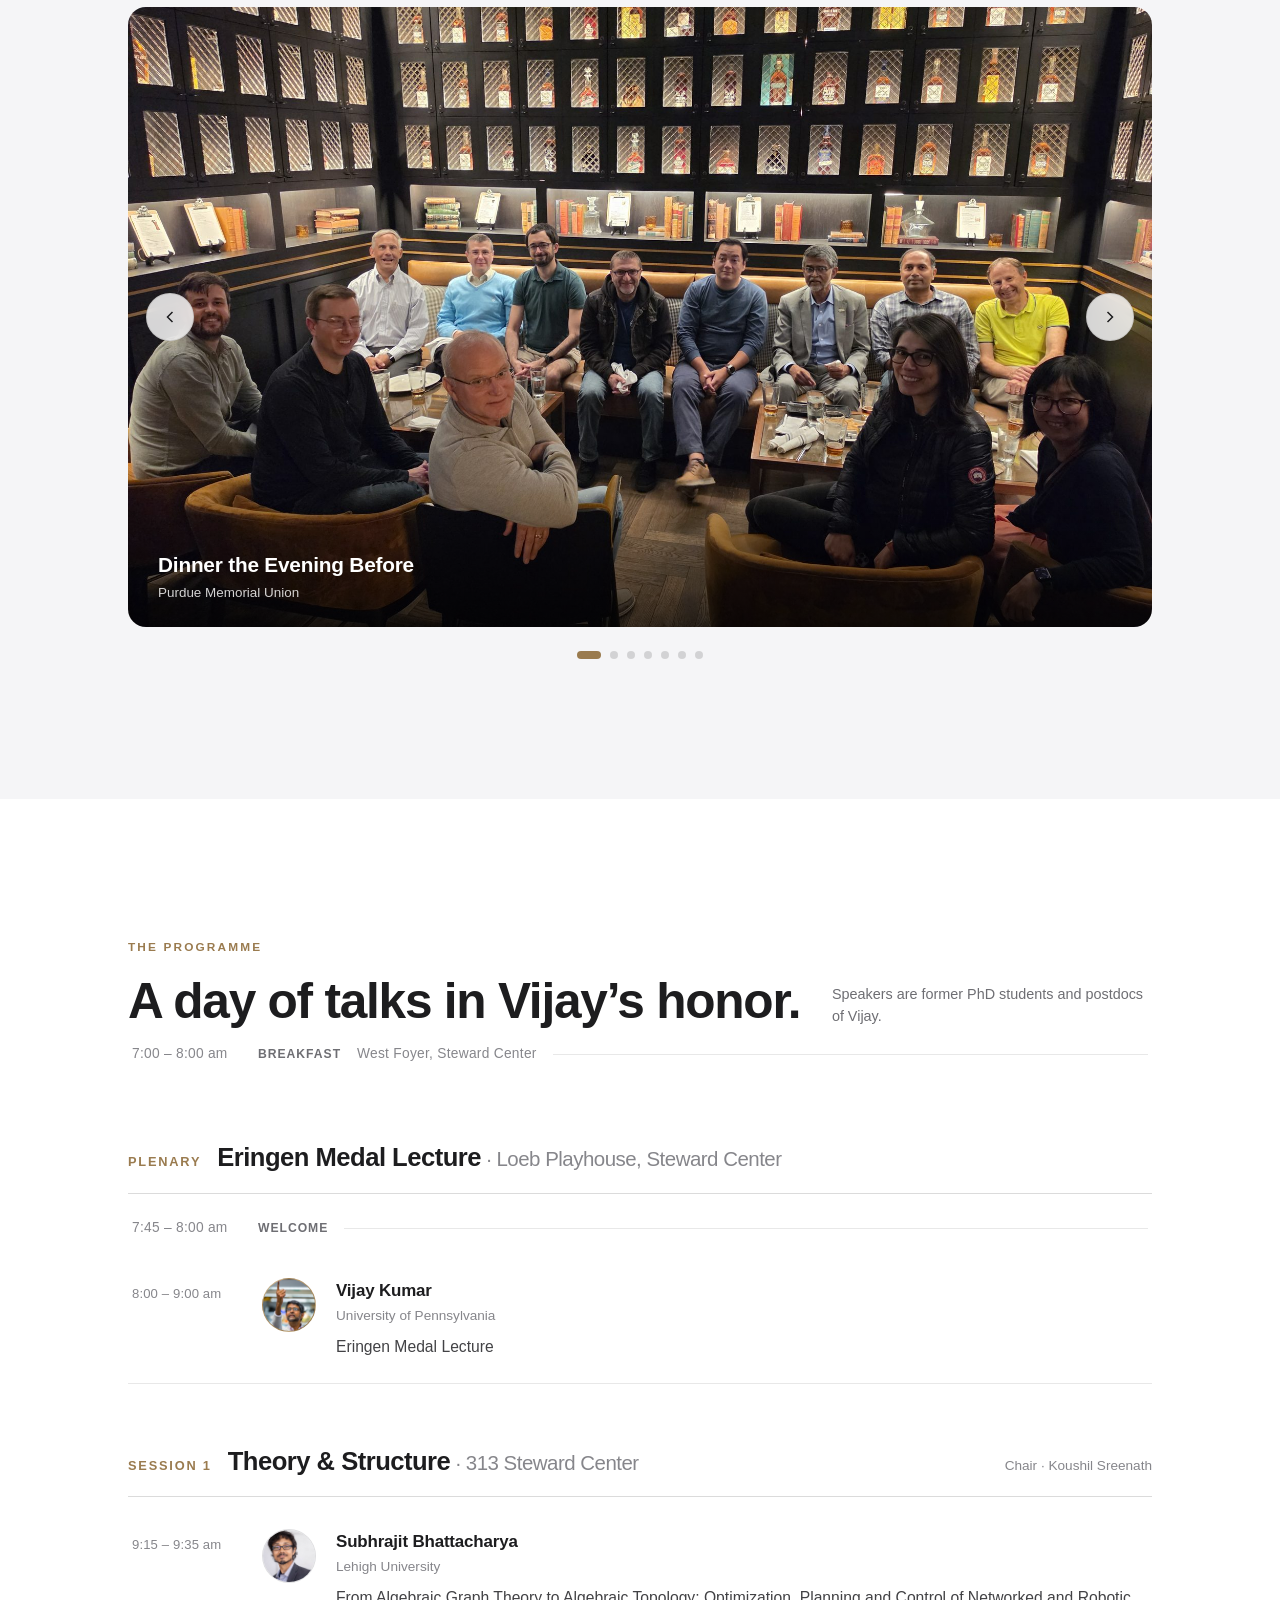
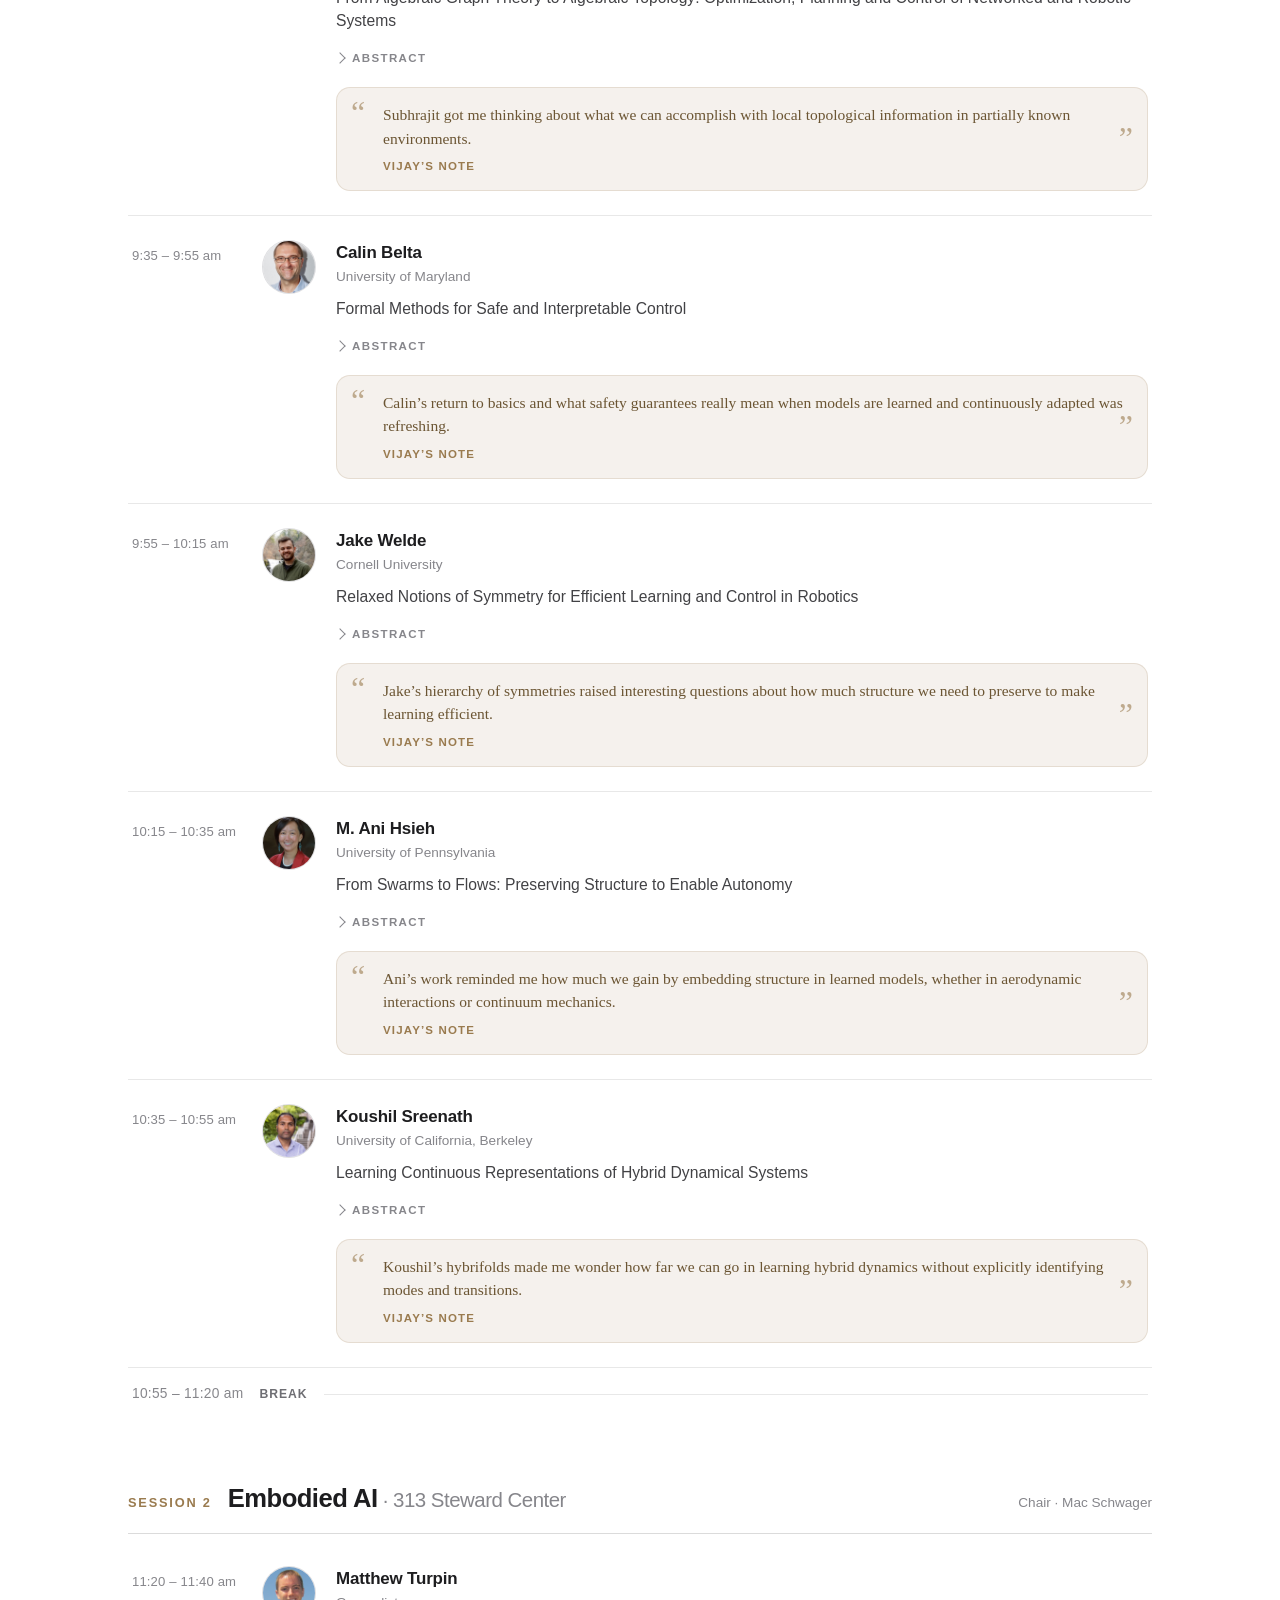
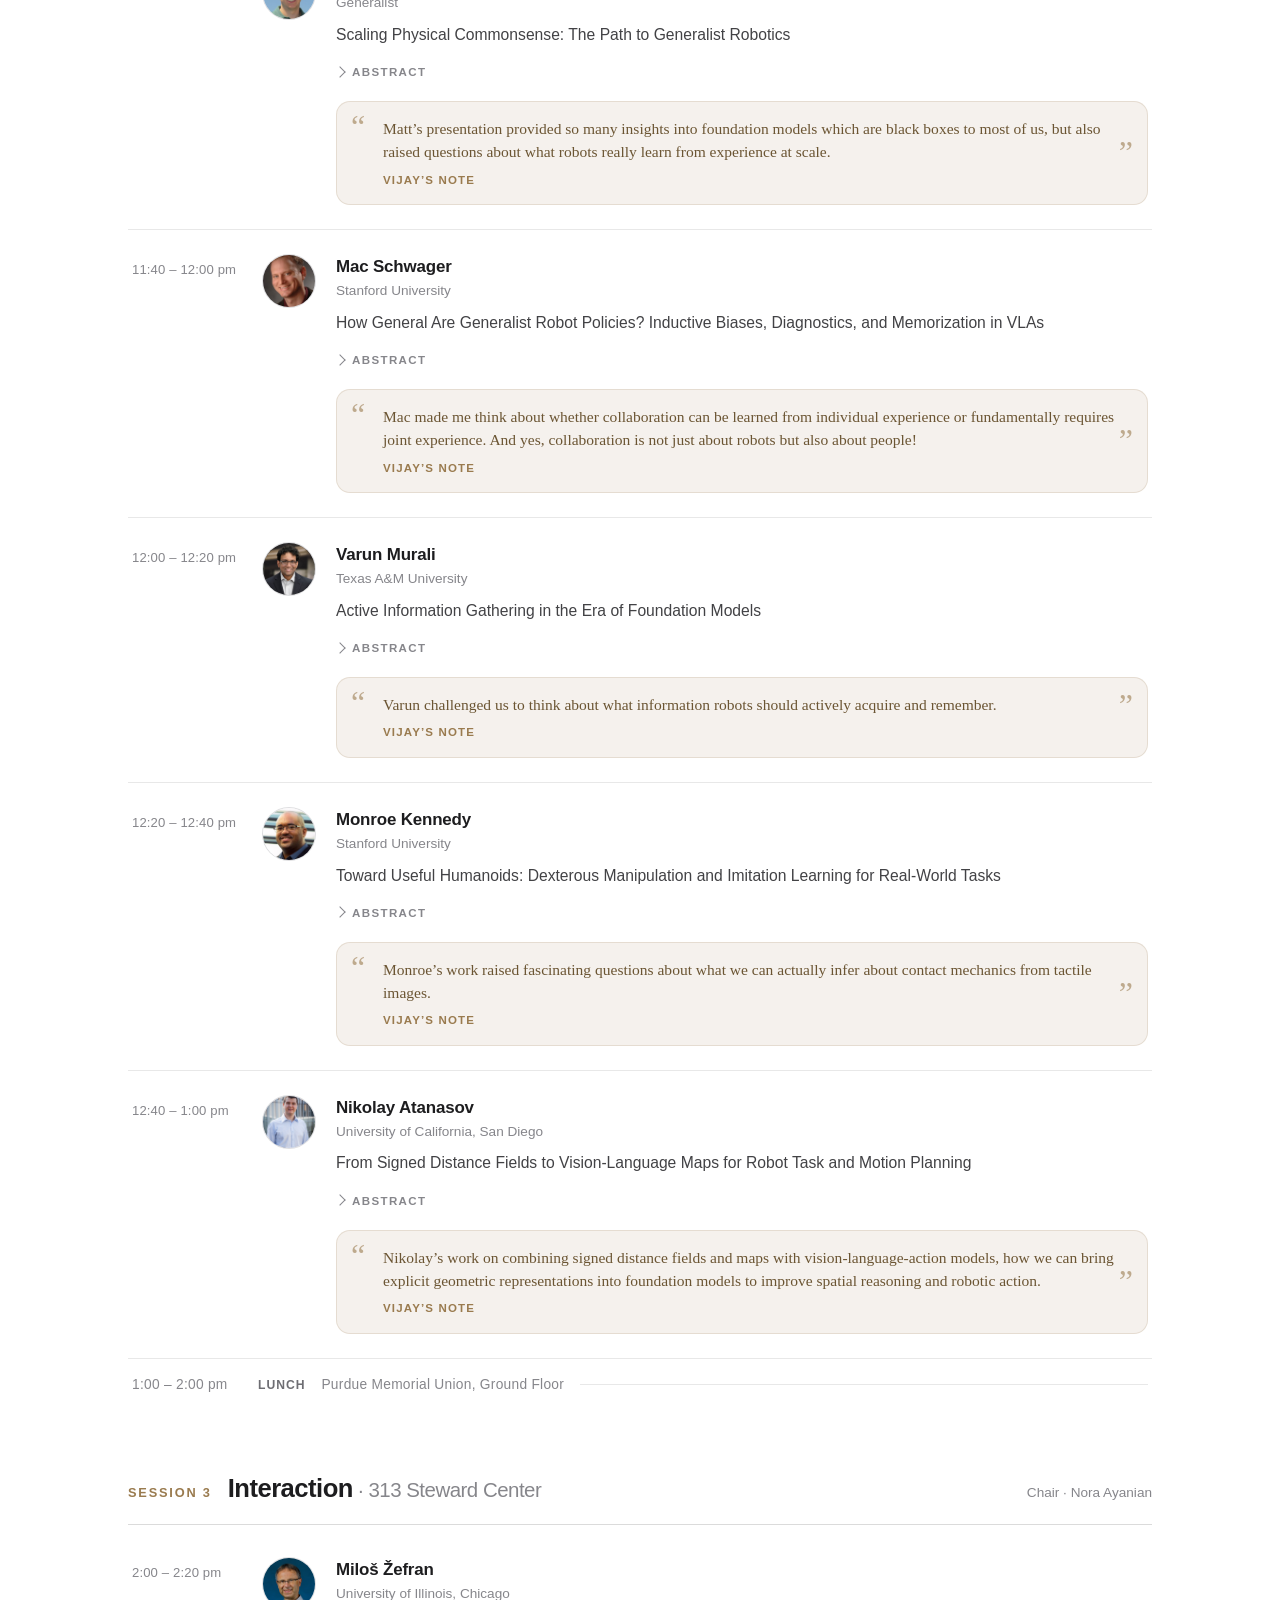
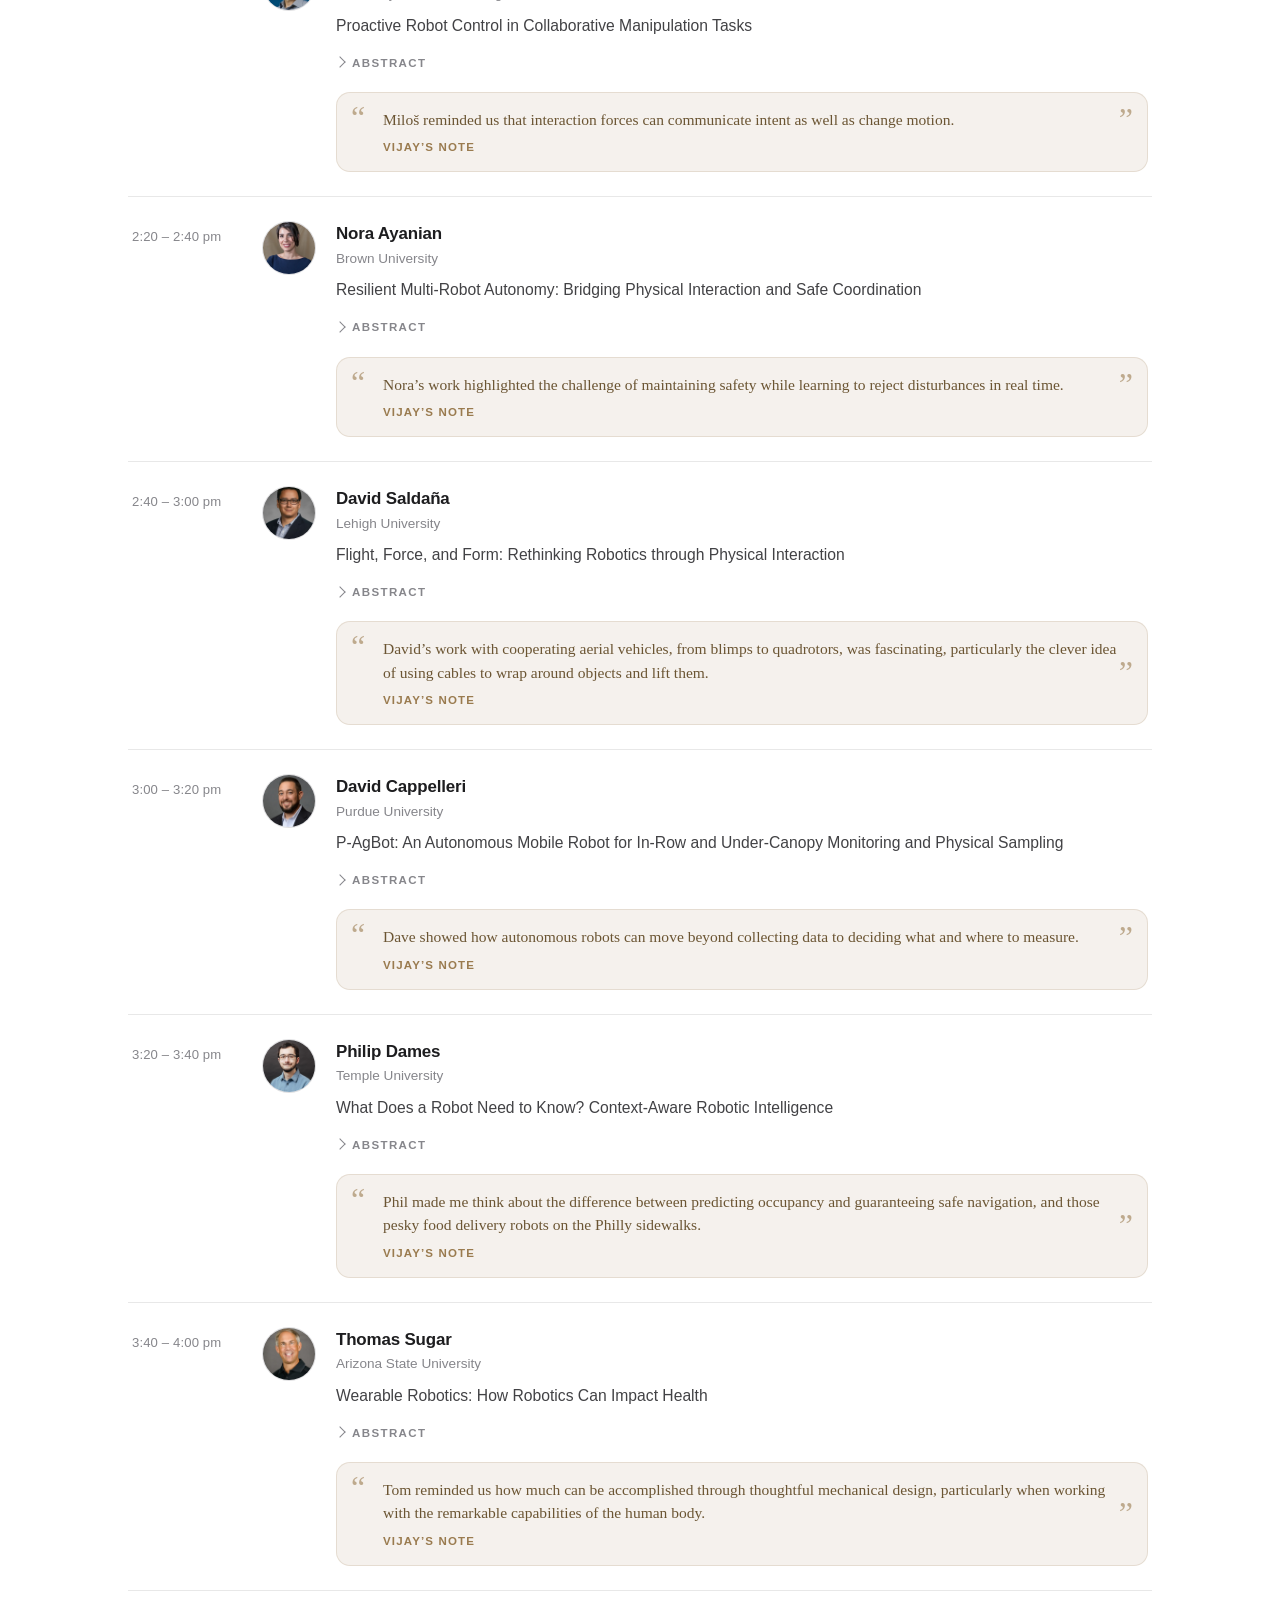
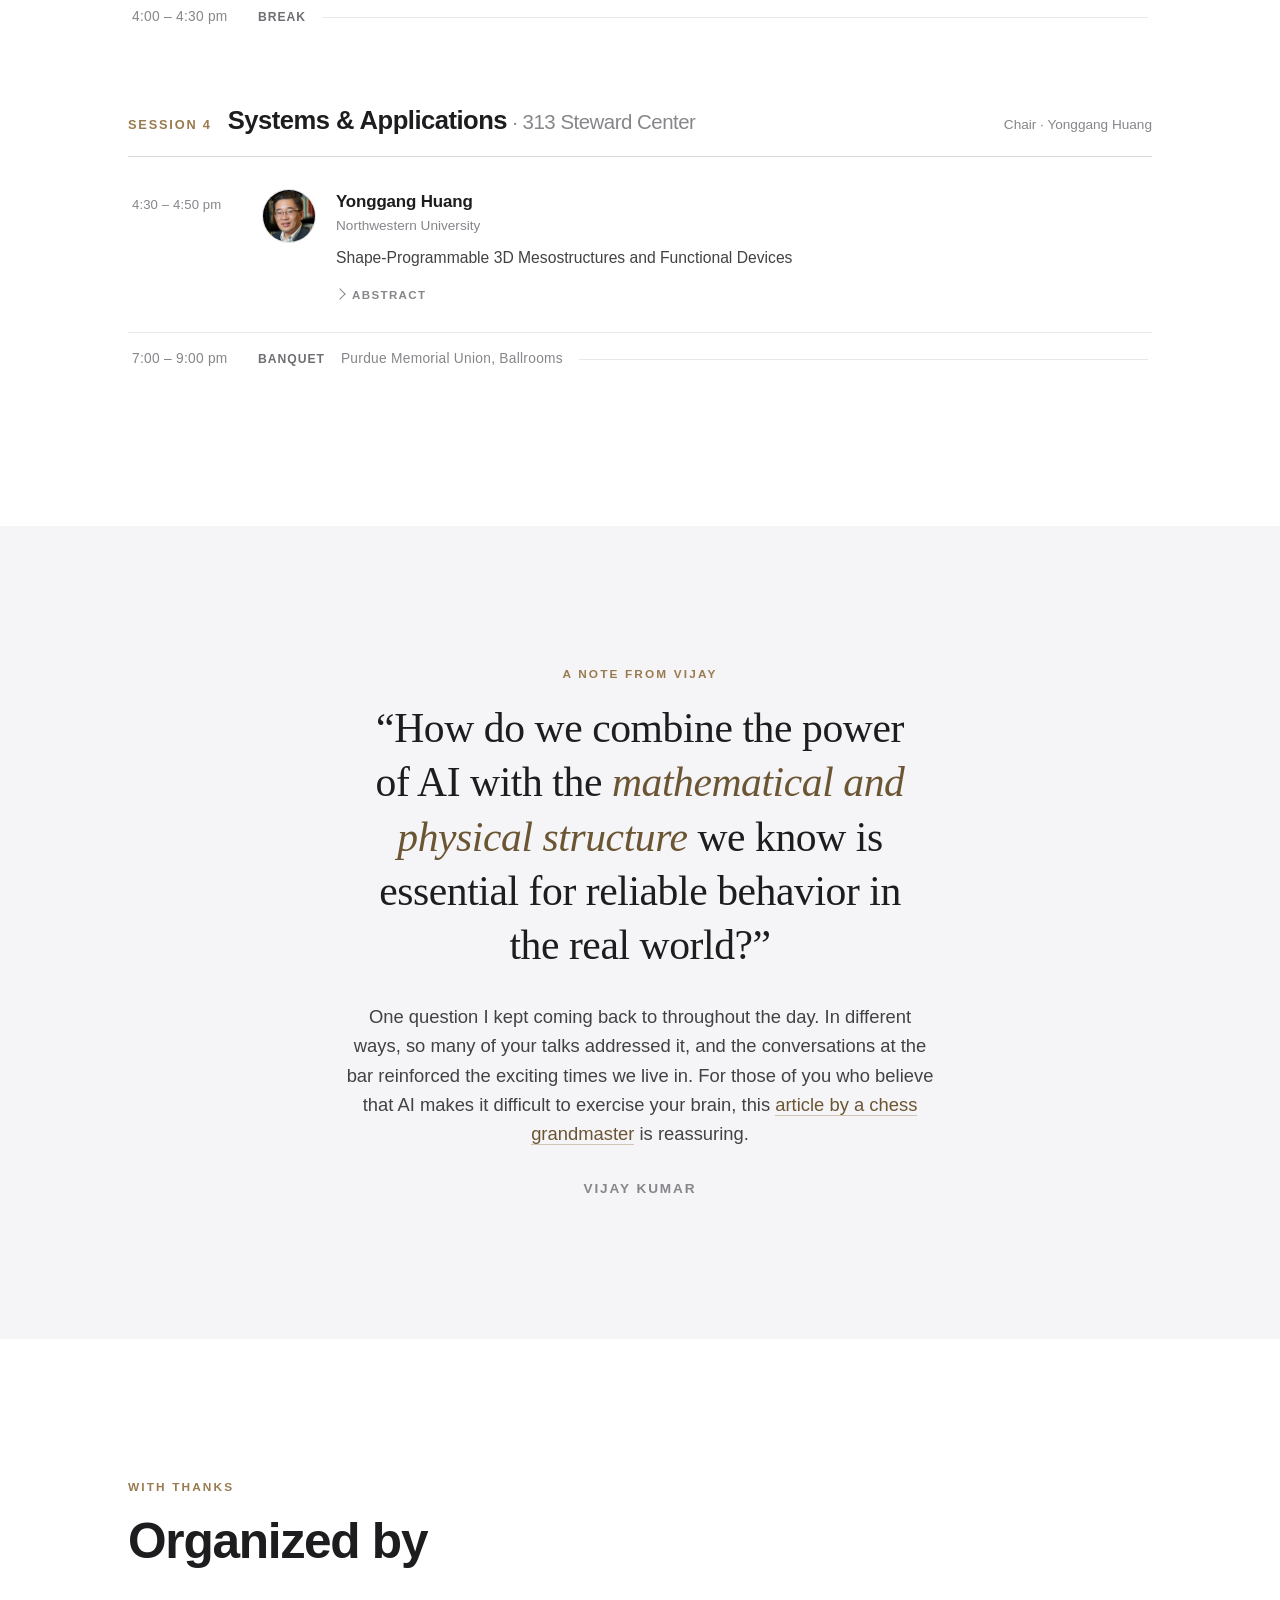
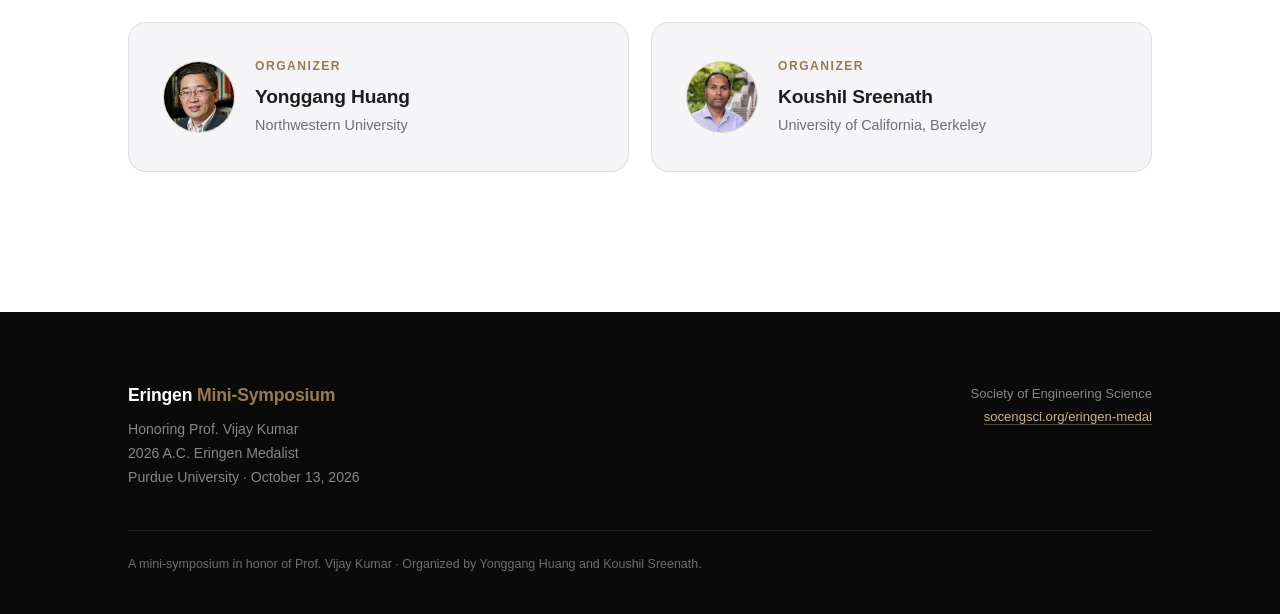
==== commit 6c3537af: "Added hamburger nav" ====
--- a/2026/index.html
+++ b/2026/index.html
@@ -13,7 +13,10 @@
 <nav id="nav">
   <div class="wrap">
     <a class="nav-brand" href="#top">2026 Eringen <span>Mini-Symposium</span></a>
-    <div class="nav-links">
+    <button class="nav-toggle" id="nav-toggle" aria-label="Open menu" aria-expanded="false" aria-controls="nav-links">
+      <span></span><span></span><span></span>
+    </button>
+    <div class="nav-links" id="nav-links">
       <a href="#citation">Citation</a>
       <a href="#medal">The Medal</a>
       <a href="#gallery">Gallery</a>
--- a/2026/styles.css
+++ b/2026/styles.css
@@ -105,7 +105,64 @@
   transition: color 0.25s var(--ease);
 }
 .nav-links a:hover { color: var(--accent); }
-@media (max-width: 720px) { .nav-links { display: none; } }
+
+/* Hamburger toggle (hidden on desktop, shown on narrow screens) */
+.nav-toggle {
+  display: none;
+  width: 42px; height: 42px;
+  margin-right: -9px;
+  padding: 0;
+  border: none;
+  background: none;
+  cursor: pointer;
+  flex-direction: column;
+  align-items: center;
+  justify-content: center;
+  gap: 5px;
+}
+.nav-toggle span {
+  display: block;
+  width: 22px; height: 2px;
+  border-radius: 2px;
+  background: var(--ink);
+  transition: transform 0.3s var(--ease), opacity 0.2s var(--ease);
+}
+nav.menu-open .nav-toggle span:nth-child(1) { transform: translateY(7px) rotate(45deg); }
+nav.menu-open .nav-toggle span:nth-child(2) { opacity: 0; }
+nav.menu-open .nav-toggle span:nth-child(3) { transform: translateY(-7px) rotate(-45deg); }
+
+@media (max-width: 720px) {
+  .nav-toggle { display: flex; }
+  .nav-links {
+    position: fixed;
+    top: 54px; left: 0; right: 0;
+    flex-direction: column;
+    gap: 0;
+    padding: 6px var(--pad) 14px;
+    background: rgba(255, 255, 255, 0.97);
+    backdrop-filter: saturate(180%) blur(20px);
+    -webkit-backdrop-filter: saturate(180%) blur(20px);
+    border-bottom: 1px solid var(--line);
+    box-shadow: 0 20px 40px -26px rgba(0, 0, 0, 0.35);
+    opacity: 0;
+    visibility: hidden;
+    transform: translateY(-10px);
+    pointer-events: none;
+    transition: opacity 0.3s var(--ease), transform 0.3s var(--ease), visibility 0.3s var(--ease);
+  }
+  nav.menu-open .nav-links {
+    opacity: 1;
+    visibility: visible;
+    transform: none;
+    pointer-events: auto;
+  }
+  .nav-links a {
+    font-size: 1rem;
+    padding: 14px 2px;
+    border-bottom: 1px solid var(--line);
+  }
+  .nav-links a:last-child { border-bottom: none; }
+}
 
 /* ---------- Hero ---------- */
 .hero {
@@ -399,6 +456,17 @@
   color: var(--accent);
   opacity: 0.6;
 }
+.vk-comment::after {
+  content: "\201D";
+  position: absolute;
+  right: 14px;
+  bottom: 4px;
+  font-family: var(--serif);
+  font-size: 2rem;
+  line-height: 3;
+  color: var(--accent);
+  opacity: 0.6;
+}
 .vk-comment .by { display: block; margin-top: 8px; font-family: var(--sans); font-size: 0.72rem; letter-spacing: 0.1em; text-transform: uppercase; color: var(--accent); font-weight: 600; }
 
 /* abstract disclosure */
